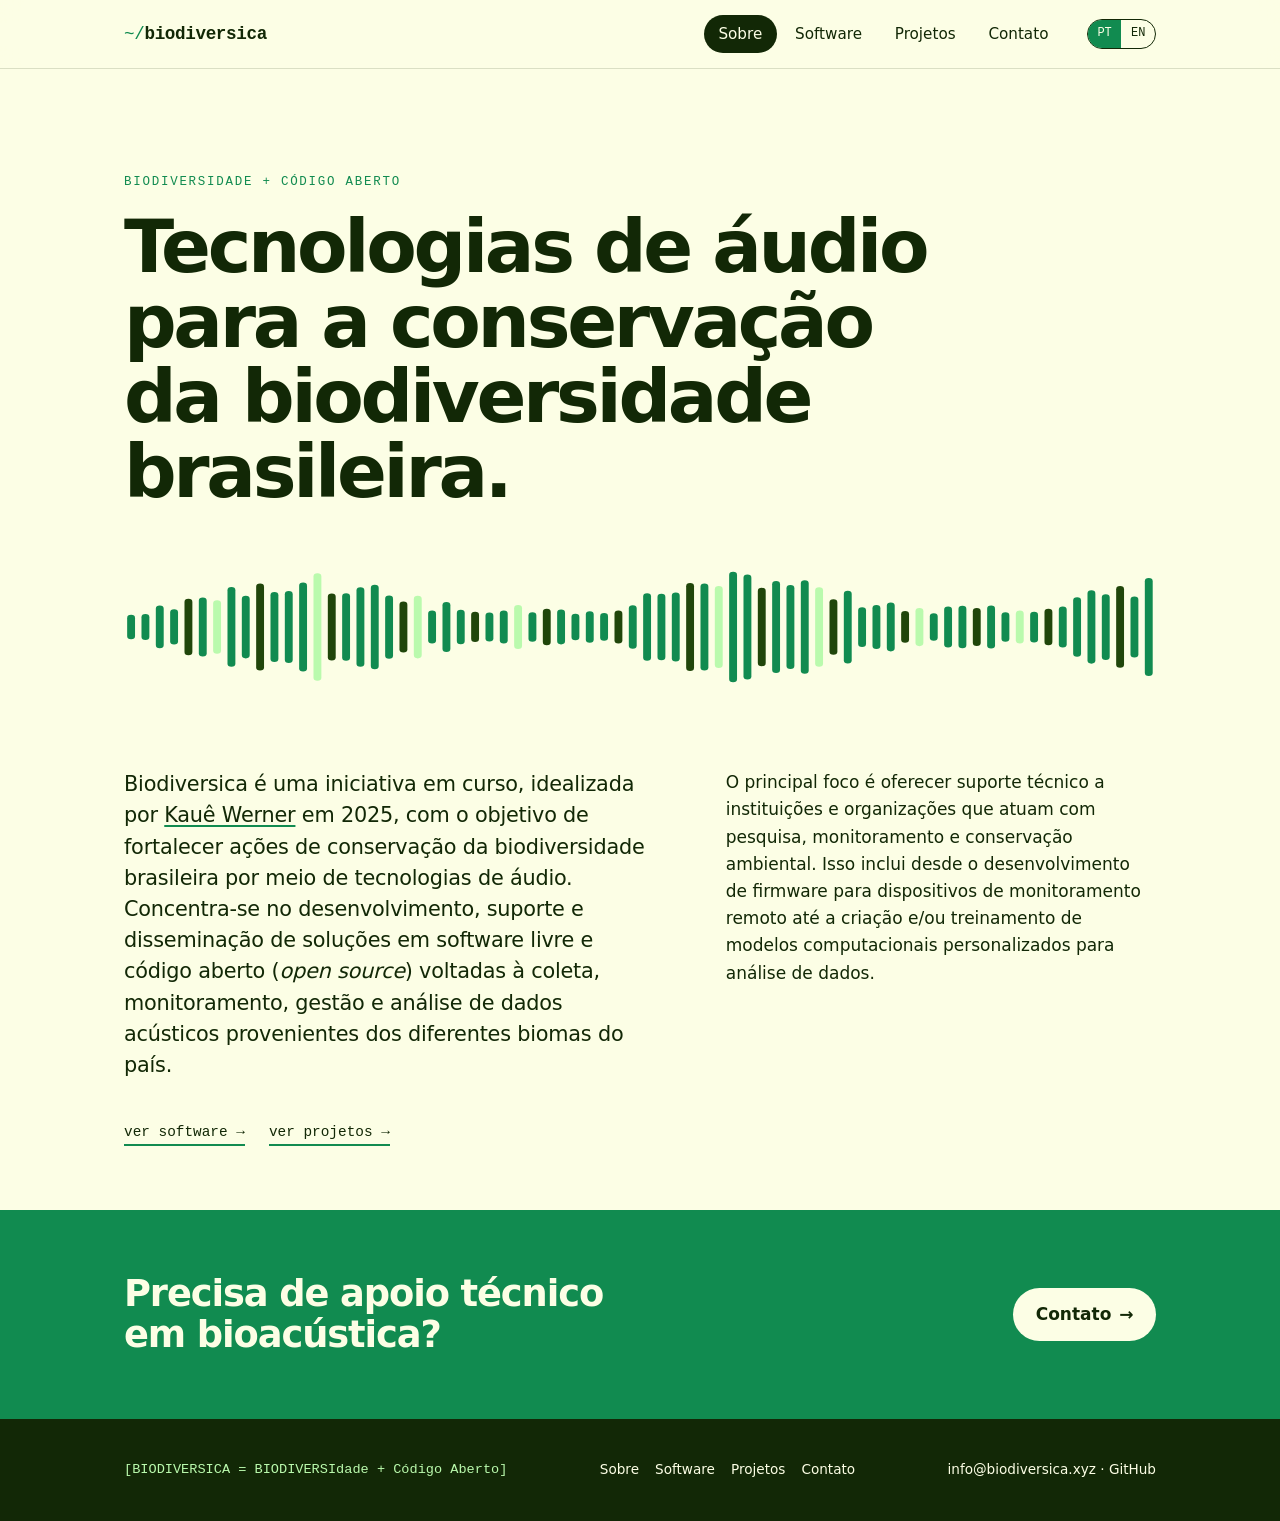
==== index.html @ 03fad3be "Sketch B: original palette only, keep ~/biodiversica, drop Foco and numbering - Remove the ipê yello" ====
<!DOCTYPE html>
<html lang="pt-BR">
<head>
    <meta charset="UTF-8">
    <meta name="viewport" content="width=device-width, initial-scale=1.0">
    <title>biodiversica</title>
    <meta name="description" content="Biodiversica: software livre e tecnologias de áudio para a conservação da biodiversidade brasileira.">
    <meta name="theme-color" content="#118b50">
    <link rel="alternate" hreflang="en" href="index-en.html">
    <link rel="stylesheet" href="styles.css">
</head>
<body>
    <a class="skip" href="#main">Pular para o conteúdo</a>
    <header class="site-header" id="top">
        <div class="wrap header-inner">
            <a class="brand" href="index.html"><span>~/</span>biodiversica</a>
            <nav class="menu" aria-label="Navegação principal"><a href="index.html" aria-current="page">Sobre</a><a href="software.html">Software</a><a href="projects.html">Projetos</a><a href="contact.html">Contato</a></nav>
            <nav class="lang" aria-label="Idioma"><a href="index.html" aria-current="true" lang="pt-BR">PT</a><a href="index-en.html" hreflang="en" lang="en">EN</a></nav>
        </div>
    </header>
    <main id="main">
        <section class="hero">
            <div class="wrap">
                <p class="eyebrow">BIODIVERSIdade + Código Aberto</p>
                <h1>Tecnologias de áudio para a conservação da biodiversidade brasileira.</h1>
                <svg class="wave" viewBox="0 0 720 120" preserveAspectRatio="none" aria-hidden="true" focusable="false"><rect x="2.2" y="49.6" width="5.5" height="20.9" rx="2.8" style="--i:0"/><rect x="12.2" y="48.8" width="5.5" height="22.3" rx="2.8" style="--i:1"/><rect x="22.2" y="41.6" width="5.5" height="36.7" rx="2.8" style="--i:2"/><rect x="32.2" y="44.8" width="5.5" height="30.3" rx="2.8" style="--i:3"/><rect x="42.2" y="35.8" width="5.5" height="48.4" rx="2.8" style="--i:4"/><rect x="52.2" y="34.8" width="5.5" height="50.4" rx="2.8" style="--i:5"/><rect x="62.2" y="37.1" width="5.5" height="45.9" rx="2.8" style="--i:6"/><rect x="72.2" y="25.8" width="5.5" height="68.3" rx="2.8" style="--i:7"/><rect x="82.2" y="33.2" width="5.5" height="53.7" rx="2.8" style="--i:8"/><rect x="92.2" y="22.8" width="5.5" height="74.5" rx="2.8" style="--i:9"/><rect x="102.2" y="30.0" width="5.5" height="60.0" rx="2.8" style="--i:10"/><rect x="112.2" y="29.2" width="5.5" height="61.6" rx="2.8" style="--i:11"/><rect x="122.2" y="21.8" width="5.5" height="76.4" rx="2.8" style="--i:12"/><rect x="132.2" y="13.9" width="5.5" height="92.2" rx="2.8" style="--i:13"/><rect x="142.2" y="31.2" width="5.5" height="57.6" rx="2.8" style="--i:14"/><rect x="152.2" y="31.1" width="5.5" height="57.9" rx="2.8" style="--i:15"/><rect x="162.2" y="25.9" width="5.5" height="68.1" rx="2.8" style="--i:16"/><rect x="172.2" y="23.7" width="5.5" height="72.6" rx="2.8" style="--i:17"/><rect x="182.2" y="32.9" width="5.5" height="54.3" rx="2.8" style="--i:18"/><rect x="192.2" y="38.1" width="5.5" height="43.8" rx="2.8" style="--i:19"/><rect x="202.2" y="33.2" width="5.5" height="53.7" rx="2.8" style="--i:20"/><rect x="212.2" y="45.9" width="5.5" height="28.2" rx="2.8" style="--i:21"/><rect x="222.2" y="38.5" width="5.5" height="42.9" rx="2.8" style="--i:22"/><rect x="232.2" y="45.2" width="5.5" height="29.6" rx="2.8" style="--i:23"/><rect x="242.2" y="47.0" width="5.5" height="25.9" rx="2.8" style="--i:24"/><rect x="252.2" y="47.5" width="5.5" height="25.0" rx="2.8" style="--i:25"/><rect x="262.2" y="45.8" width="5.5" height="28.4" rx="2.8" style="--i:26"/><rect x="272.2" y="41.2" width="5.5" height="37.6" rx="2.8" style="--i:27"/><rect x="282.2" y="47.3" width="5.5" height="25.4" rx="2.8" style="--i:28"/><rect x="292.2" y="44.4" width="5.5" height="31.3" rx="2.8" style="--i:29"/><rect x="302.2" y="45.0" width="5.5" height="29.9" rx="2.8" style="--i:30"/><rect x="312.2" y="48.7" width="5.5" height="22.6" rx="2.8" style="--i:31"/><rect x="322.2" y="46.4" width="5.5" height="27.1" rx="2.8" style="--i:32"/><rect x="332.2" y="48.1" width="5.5" height="23.7" rx="2.8" style="--i:33"/><rect x="342.2" y="45.8" width="5.5" height="28.4" rx="2.8" style="--i:34"/><rect x="352.2" y="41.3" width="5.5" height="37.4" rx="2.8" style="--i:35"/><rect x="362.2" y="31.1" width="5.5" height="57.8" rx="2.8" style="--i:36"/><rect x="372.2" y="31.5" width="5.5" height="57.0" rx="2.8" style="--i:37"/><rect x="382.2" y="30.5" width="5.5" height="59.0" rx="2.8" style="--i:38"/><rect x="392.2" y="22.3" width="5.5" height="75.5" rx="2.8" style="--i:39"/><rect x="402.2" y="22.8" width="5.5" height="74.4" rx="2.8" style="--i:40"/><rect x="412.2" y="24.9" width="5.5" height="70.3" rx="2.8" style="--i:41"/><rect x="422.2" y="12.6" width="5.5" height="94.8" rx="2.8" style="--i:42"/><rect x="432.2" y="15.0" width="5.5" height="90.1" rx="2.8" style="--i:43"/><rect x="442.2" y="26.4" width="5.5" height="67.2" rx="2.8" style="--i:44"/><rect x="452.2" y="20.6" width="5.5" height="78.8" rx="2.8" style="--i:45"/><rect x="462.2" y="23.9" width="5.5" height="72.1" rx="2.8" style="--i:46"/><rect x="472.2" y="19.9" width="5.5" height="80.1" rx="2.8" style="--i:47"/><rect x="482.2" y="26.0" width="5.5" height="68.0" rx="2.8" style="--i:48"/><rect x="492.2" y="36.2" width="5.5" height="47.5" rx="2.8" style="--i:49"/><rect x="502.2" y="28.9" width="5.5" height="62.3" rx="2.8" style="--i:50"/><rect x="512.2" y="43.0" width="5.5" height="34.1" rx="2.8" style="--i:51"/><rect x="522.2" y="41.1" width="5.5" height="37.8" rx="2.8" style="--i:52"/><rect x="532.2" y="39.0" width="5.5" height="41.9" rx="2.8" style="--i:53"/><rect x="542.2" y="46.3" width="5.5" height="27.3" rx="2.8" style="--i:54"/><rect x="552.2" y="43.7" width="5.5" height="32.7" rx="2.8" style="--i:55"/><rect x="562.2" y="48.2" width="5.5" height="23.6" rx="2.8" style="--i:56"/><rect x="572.2" y="42.5" width="5.5" height="35.0" rx="2.8" style="--i:57"/><rect x="582.2" y="41.7" width="5.5" height="36.5" rx="2.8" style="--i:58"/><rect x="592.2" y="43.7" width="5.5" height="32.5" rx="2.8" style="--i:59"/><rect x="602.2" y="41.6" width="5.5" height="36.8" rx="2.8" style="--i:60"/><rect x="612.2" y="47.3" width="5.5" height="25.3" rx="2.8" style="--i:61"/><rect x="622.2" y="45.8" width="5.5" height="28.4" rx="2.8" style="--i:62"/><rect x="632.2" y="46.9" width="5.5" height="26.3" rx="2.8" style="--i:63"/><rect x="642.2" y="44.3" width="5.5" height="31.4" rx="2.8" style="--i:64"/><rect x="652.2" y="42.5" width="5.5" height="35.1" rx="2.8" style="--i:65"/><rect x="662.2" y="34.4" width="5.5" height="51.2" rx="2.8" style="--i:66"/><rect x="672.2" y="28.6" width="5.5" height="62.8" rx="2.8" style="--i:67"/><rect x="682.2" y="31.9" width="5.5" height="56.3" rx="2.8" style="--i:68"/><rect x="692.2" y="24.9" width="5.5" height="70.1" rx="2.8" style="--i:69"/><rect x="702.2" y="33.9" width="5.5" height="52.3" rx="2.8" style="--i:70"/><rect x="712.2" y="18.0" width="5.5" height="84.0" rx="2.8" style="--i:71"/></svg>
            </div>
        </section>
        <section class="wrap prose two-col">
            <p class="big">Biodiversica é uma iniciativa em curso, idealizada por <a href="https://kauewerner.github.io" target="_blank" rel="noopener">Kauê Werner</a> em 2025, com o objetivo de fortalecer ações de
            conservação da biodiversidade brasileira por meio de tecnologias de áudio. Concentra-se no desenvolvimento,
            suporte e disseminação de soluções em software livre e código aberto (<i>open source</i>) voltadas à coleta, monitoramento, gestão e análise de dados acústicos
            provenientes dos diferentes biomas do país.</p>
            <p>O principal foco é oferecer suporte técnico a instituições e organizações que atuam com pesquisa,
            monitoramento e conservação ambiental. Isso inclui desde o desenvolvimento de firmware para dispositivos
            de monitoramento remoto até a criação e/ou treinamento de modelos computacionais personalizados para
            análise de dados.</p>
        </section>
        <section class="wrap">
            <p class="more"><a href="software.html">ver software <span aria-hidden="true">→</span></a><a href="projects.html">ver projetos <span aria-hidden="true">→</span></a></p>
        </section>
        <section class="cta">
            <div class="wrap cta-inner">
                <h2>Precisa de apoio técnico em bioacústica?</h2>
                <a class="button light" href="contact.html">Contato <span aria-hidden="true">→</span></a>
            </div>
        </section>
    </main>
    <footer class="site-footer">
        <div class="wrap footer-inner">
            <p class="formula">[BIODIVERSICA = BIODIVERSIdade + Código Aberto]</p>
            <nav aria-label="footer"><a href="index.html">Sobre</a> <a href="software.html">Software</a> <a href="projects.html">Projetos</a> <a href="contact.html">Contato</a></nav>
            <p><a href="mailto:info@biodiversica.xyz">info@biodiversica.xyz</a> · <a href="https://github.com/biodiversica" target="_blank" rel="noopener">GitHub</a></p>
        </div>
    </footer>
</body>
</html>
---- styles.css ----
/* ==========================================================
   biodiversica — sketch B: "editorial / gravação de campo"
   No JavaScript. Original palette only.
   ========================================================== */

:root {
    --green: #118b50;
    --cream: #fcfee5;
    --dark: #122806;
    --mid: #20460a;
    --mint: #bafaad;
    --line: rgba(18, 40, 6, .14);   /* --dark, translucent */
    --muted: var(--mid);

    --sans: ui-sans-serif, system-ui, -apple-system, "Segoe UI", Roboto, "Helvetica Neue", Arial, sans-serif;
    --mono: ui-monospace, "JetBrains Mono", "Cascadia Code", Consolas, Menlo, Monaco, "Courier New", monospace;
    --wrap: 1080px;
    --radius: 18px;
}

*, *::before, *::after { box-sizing: border-box; }

html { scroll-behavior: smooth; scroll-padding-top: 5.5rem; }

body {
    margin: 0;
    font-family: var(--sans);
    font-size: 17px;
    line-height: 1.6;
    color: var(--dark);
    background: var(--cream);
    -webkit-font-smoothing: antialiased;
}

.wrap { max-width: var(--wrap); margin: 0 auto; padding-inline: 1.5rem; }

a { color: var(--green); }
:focus-visible { outline: 3px solid var(--green); outline-offset: 3px; border-radius: 4px; }

.skip { position: absolute; left: -999px; top: 0; background: var(--dark); color: var(--cream); padding: .5rem 1rem; z-index: 100; }
.skip:focus { left: 1rem; }

.eyebrow {
    font-family: var(--mono);
    font-size: .78rem;
    letter-spacing: .14em;
    text-transform: uppercase;
    color: var(--green);
    margin: 0 0 1rem;
}

/* ---------- header (sticky, translucent) ---------- */

.site-header {
    position: sticky;
    top: 0;
    z-index: 20;
    background: color-mix(in srgb, var(--cream) 82%, transparent);
    backdrop-filter: blur(10px);
    -webkit-backdrop-filter: blur(10px);
    border-bottom: 1px solid var(--line);
}
.header-inner {
    display: flex;
    align-items: center;
    gap: 1.5rem;
    min-height: 4.25rem;
}

.brand {
    font-family: var(--mono);
    font-weight: 700;
    font-size: 1.1rem;
    color: var(--dark);
    text-decoration: none;
    letter-spacing: -.02em;
}
.brand span { color: var(--green); font-weight: 400; }

.menu { display: flex; gap: .25rem; margin-left: auto; }
.menu a {
    color: var(--dark);
    text-decoration: none;
    padding: .45rem .9rem;
    border-radius: 99px;
    font-size: .95rem;
    transition: background .15s;
}
.menu a:hover { background: var(--mint); }
.menu a[aria-current="page"] { background: var(--dark); color: var(--cream); }

.lang { display: flex; font-family: var(--mono); font-size: .75rem; border: 1px solid var(--dark); border-radius: 99px; overflow: hidden; }
.lang a { padding: .25rem .6rem; color: var(--dark); text-decoration: none; }
.lang a[aria-current] { background: var(--green); color: var(--cream); }
.lang a:not([aria-current]):hover { background: var(--mint); }

/* ---------- hero / page head ---------- */

.hero { padding: clamp(3rem, 9vw, 6.5rem) 0 2rem; }
.hero h1, .page-head h1 {
    font-size: clamp(2.2rem, 6.4vw, 4.6rem);
    line-height: 1.02;
    letter-spacing: -.045em;
    font-weight: 750;
    margin: 0;
    max-width: 16ch;
    text-wrap: balance;
}

.wave { display: block; width: 100%; height: clamp(80px, 14vw, 140px); margin-top: 3rem; }
.wave rect {
    fill: var(--green);
    transform-box: fill-box;
    transform-origin: center;
    animation: pulse 2.6s ease-in-out infinite;
    animation-delay: calc(var(--i) * -0.11s);
}
.wave rect:nth-child(7n) { fill: var(--mint); }
.wave rect:nth-child(5n) { fill: var(--mid); }
@keyframes pulse { 0%, 100% { transform: scaleY(1); } 50% { transform: scaleY(.35); } }

.wave.thin { height: 48px; margin-top: 2.5rem; opacity: .9; }

.page-head { padding: clamp(2.5rem, 7vw, 5rem) 0 0; border-bottom: 1px solid var(--line); overflow: hidden; }
.lead { font-size: 1.2rem; max-width: 52ch; color: var(--muted); margin: 1.25rem 0 0; }

.jump { display: flex; flex-wrap: wrap; gap: .5rem; margin-top: 1.75rem; }
.jump a {
    font-size: .85rem;
    text-decoration: none;
    color: var(--dark);
    border: 1px solid var(--dark);
    padding: .3rem .8rem;
    border-radius: 99px;
}
.jump a:hover { background: var(--dark); color: var(--cream); }

/* ---------- about ---------- */

.prose a { color: var(--dark); text-decoration-color: var(--green); text-decoration-thickness: 2px; text-underline-offset: 3px; }
.prose a:hover { background: var(--mint); }

.two-col {
    display: grid;
    grid-template-columns: 1.25fr 1fr;
    gap: clamp(1.5rem, 5vw, 4rem);
    padding-top: 2.5rem;
}
.two-col p { margin: 0; }
.big { font-size: 1.3rem; line-height: 1.5; letter-spacing: -.01em; }

.more { display: flex; flex-wrap: wrap; gap: 1.5rem; margin: 2.5rem 0 4rem; font-family: var(--mono); font-size: .9rem; }
.more a { color: var(--dark); text-decoration: none; border-bottom: 2px solid var(--green); }
.more a:hover { background: var(--mint); }

/* ---------- card grid ---------- */

.grid {
    display: grid;
    grid-template-columns: repeat(2, minmax(0, 1fr));
    gap: 1.25rem;
    padding-top: 3rem;
    padding-bottom: 1rem;
}
.card {
    display: flex;
    flex-direction: column;
    background: #fff;
    border: 1px solid var(--line);
    border-radius: var(--radius);
    padding: 1.75rem;
    transition: transform .2s, box-shadow .2s, border-color .2s;
}
.card:hover { transform: translateY(-3px); box-shadow: 0 14px 30px -18px rgba(18, 40, 6, .45); border-color: var(--green); }
.card:target { border-color: var(--green); box-shadow: 0 0 0 3px var(--mint); }

.tags { list-style: none; margin: 0; padding: 0; display: flex; flex-wrap: wrap; gap: .3rem; }
.tags li {
    font-family: var(--mono);
    font-size: .68rem;
    padding: .15rem .55rem;
    border-radius: 99px;
    background: var(--cream);
    border: 1px solid var(--line);
    color: var(--mid);
}

.card h2 { font-size: 1.55rem; letter-spacing: -.03em; line-height: 1.15; margin: 0 0 .6rem; }
.card h2 a { color: var(--dark); text-decoration: none; }
.card h2 a:hover { color: var(--green); }
.card .tags { margin-bottom: 1rem; }
.card p { margin: 0 0 1rem; color: var(--dark); font-size: .97rem; }
.card p a { color: var(--green); font-weight: 600; }
.card-foot { margin-top: auto !important; padding-top: .5rem; }

.install span { font-weight: 700; }
.install a { margin-right: .4rem; }

.pill {
    display: inline-flex;
    gap: .35rem;
    align-items: center;
    font-family: var(--mono);
    font-size: .8rem;
    color: var(--dark) !important;
    text-decoration: none;
    background: var(--mint);
    padding: .35rem .85rem;
    border-radius: 99px;
    font-weight: 400 !important;
}
.pill:hover { background: var(--green); color: var(--cream) !important; }

.to-top { font-family: var(--mono); font-size: .85rem; padding-bottom: 3rem; }
.to-top a { color: var(--muted); }

/* ---------- contact ---------- */

.mail { font-size: clamp(1.4rem, 4.5vw, 2.6rem); font-weight: 700; letter-spacing: -.03em; margin: 2rem 0 1.25rem; }
.mail a { color: var(--dark); text-decoration: none; background: linear-gradient(var(--mint), var(--mint)) 0 88% / 100% .25em no-repeat; }
.mail a:hover { background-size: 100% 100%; }

.button {
    display: inline-flex;
    align-items: center;
    gap: .5rem;
    background: var(--dark);
    color: var(--cream);
    text-decoration: none;
    padding: .8rem 1.4rem;
    border-radius: 99px;
    font-weight: 600;
    transition: background .15s, transform .15s;
}
.button:hover { background: var(--green); transform: translateY(-2px); }
.button.light { background: var(--cream); color: var(--dark); }
.button.light:hover { background: var(--mint); }

/* ---------- CTA band + footer ---------- */

.cta { background: var(--green); color: var(--cream); padding: clamp(2.5rem, 6vw, 4rem) 0; margin-top: 2rem; }
.cta-inner { display: flex; align-items: center; justify-content: space-between; gap: 1.5rem; flex-wrap: wrap; }
.cta h2 { margin: 0; font-size: clamp(1.5rem, 3.6vw, 2.3rem); letter-spacing: -.03em; line-height: 1.1; max-width: 20ch; }

.site-footer { background: var(--dark); color: var(--cream); font-size: .85rem; padding: 2.5rem 0; }
.footer-inner { display: flex; flex-wrap: wrap; justify-content: space-between; gap: 1rem 2rem; align-items: center; }
.footer-inner p { margin: 0; }
.formula { font-family: var(--mono); color: var(--mint); }
.site-footer nav { display: flex; gap: 1rem; }
.site-footer a { color: var(--cream); text-decoration: none; }
.site-footer a:hover { color: var(--mint); }

/* ---------- responsive ---------- */

@media (max-width: 860px) {
    .two-col, .grid { grid-template-columns: 1fr; }
}

@media (max-width: 640px) {
    body { font-size: 16px; }
    .wrap { padding-inline: 1rem; }
    .header-inner { flex-wrap: wrap; gap: .5rem 1rem; padding: .75rem 1rem; }
    .lang { margin-left: auto; }
    .menu { order: 3; width: 100%; margin: 0; overflow-x: auto; scrollbar-width: none; }
    .menu a { padding: .4rem .75rem; white-space: nowrap; }
    html { scroll-padding-top: 8rem; }
    .card { padding: 1.35rem; }
}

@media (prefers-reduced-motion: reduce) {
    html { scroll-behavior: auto; }
    *, *::before, *::after { animation: none !important; transition: none !important; }
}
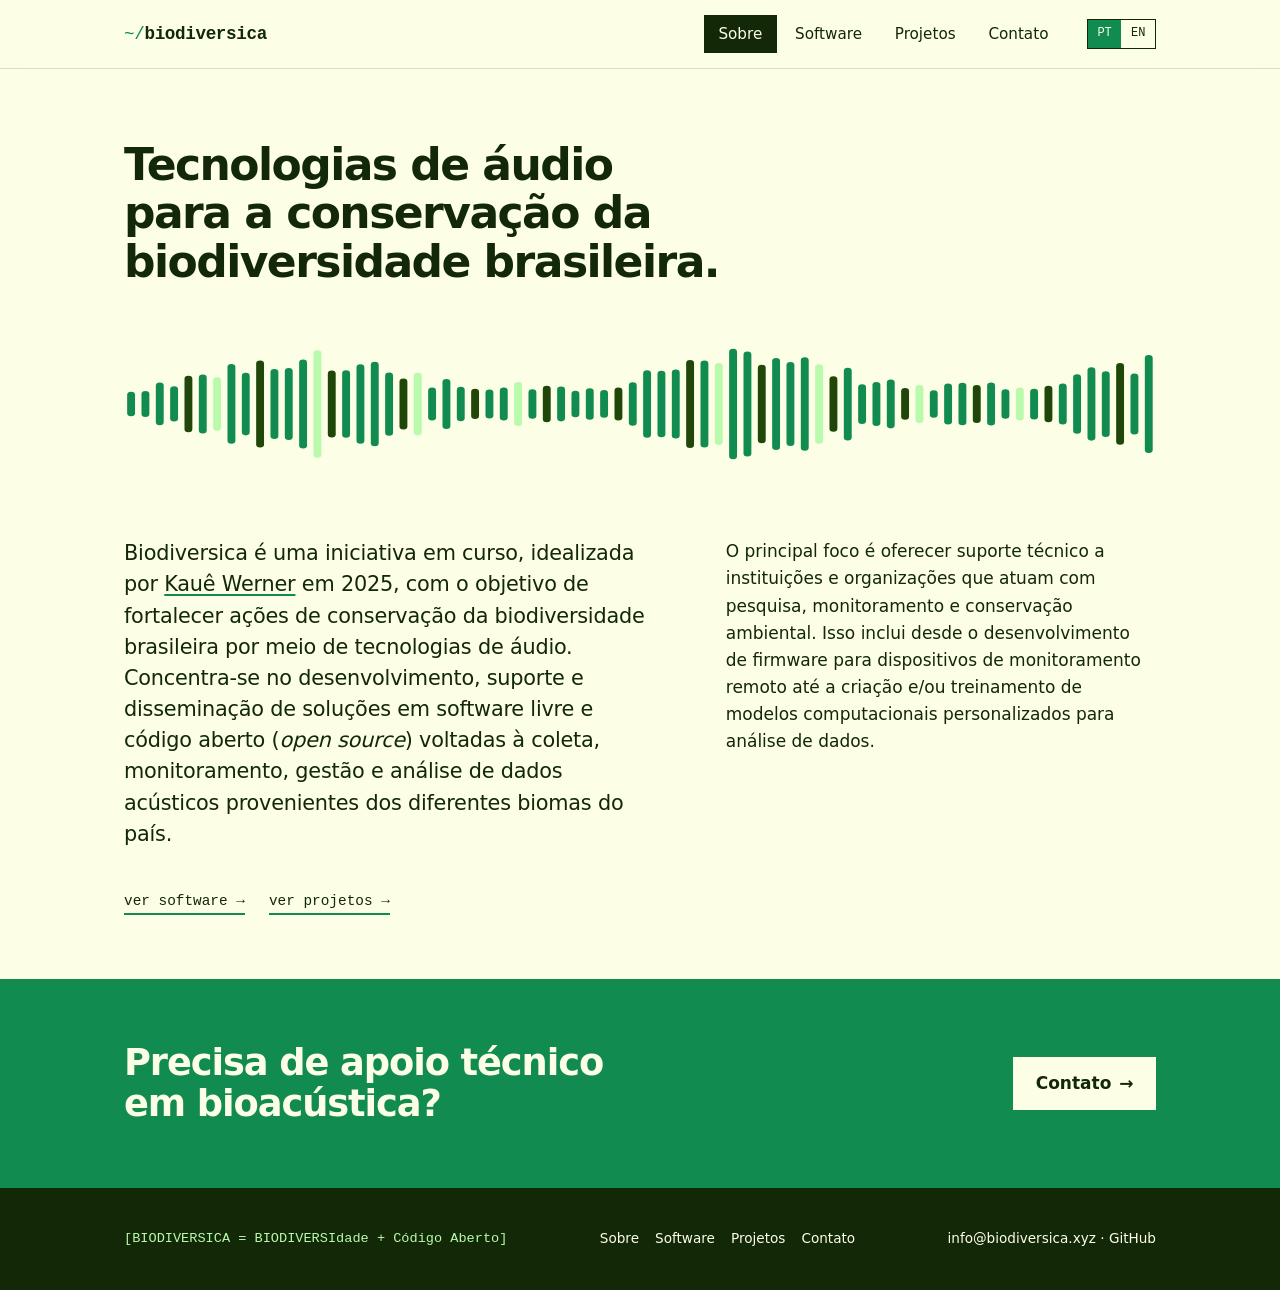
==== commit df8d4f1a: "Sketch B: drop tagline above titles, smaller page titles - Remove the 'BIODIVERSIdade + Código Abert" ====
--- a/index.html
+++ b/index.html
@@ -21,9 +21,8 @@
     <main id="main">
         <section class="hero">
             <div class="wrap">
-                <p class="eyebrow">BIODIVERSIdade + Código Aberto</p>
                 <h1>Tecnologias de áudio para a conservação da biodiversidade brasileira.</h1>
-                <svg class="wave" viewBox="0 0 720 120" preserveAspectRatio="none" aria-hidden="true" focusable="false"><rect x="2.2" y="49.6" width="5.5" height="20.9" rx="2.8" style="--i:0"/><rect x="12.2" y="48.8" width="5.5" height="22.3" rx="2.8" style="--i:1"/><rect x="22.2" y="41.6" width="5.5" height="36.7" rx="2.8" style="--i:2"/><rect x="32.2" y="44.8" width="5.5" height="30.3" rx="2.8" style="--i:3"/><rect x="42.2" y="35.8" width="5.5" height="48.4" rx="2.8" style="--i:4"/><rect x="52.2" y="34.8" width="5.5" height="50.4" rx="2.8" style="--i:5"/><rect x="62.2" y="37.1" width="5.5" height="45.9" rx="2.8" style="--i:6"/><rect x="72.2" y="25.8" width="5.5" height="68.3" rx="2.8" style="--i:7"/><rect x="82.2" y="33.2" width="5.5" height="53.7" rx="2.8" style="--i:8"/><rect x="92.2" y="22.8" width="5.5" height="74.5" rx="2.8" style="--i:9"/><rect x="102.2" y="30.0" width="5.5" height="60.0" rx="2.8" style="--i:10"/><rect x="112.2" y="29.2" width="5.5" height="61.6" rx="2.8" style="--i:11"/><rect x="122.2" y="21.8" width="5.5" height="76.4" rx="2.8" style="--i:12"/><rect x="132.2" y="13.9" width="5.5" height="92.2" rx="2.8" style="--i:13"/><rect x="142.2" y="31.2" width="5.5" height="57.6" rx="2.8" style="--i:14"/><rect x="152.2" y="31.1" width="5.5" height="57.9" rx="2.8" style="--i:15"/><rect x="162.2" y="25.9" width="5.5" height="68.1" rx="2.8" style="--i:16"/><rect x="172.2" y="23.7" width="5.5" height="72.6" rx="2.8" style="--i:17"/><rect x="182.2" y="32.9" width="5.5" height="54.3" rx="2.8" style="--i:18"/><rect x="192.2" y="38.1" width="5.5" height="43.8" rx="2.8" style="--i:19"/><rect x="202.2" y="33.2" width="5.5" height="53.7" rx="2.8" style="--i:20"/><rect x="212.2" y="45.9" width="5.5" height="28.2" rx="2.8" style="--i:21"/><rect x="222.2" y="38.5" width="5.5" height="42.9" rx="2.8" style="--i:22"/><rect x="232.2" y="45.2" width="5.5" height="29.6" rx="2.8" style="--i:23"/><rect x="242.2" y="47.0" width="5.5" height="25.9" rx="2.8" style="--i:24"/><rect x="252.2" y="47.5" width="5.5" height="25.0" rx="2.8" style="--i:25"/><rect x="262.2" y="45.8" width="5.5" height="28.4" rx="2.8" style="--i:26"/><rect x="272.2" y="41.2" width="5.5" height="37.6" rx="2.8" style="--i:27"/><rect x="282.2" y="47.3" width="5.5" height="25.4" rx="2.8" style="--i:28"/><rect x="292.2" y="44.4" width="5.5" height="31.3" rx="2.8" style="--i:29"/><rect x="302.2" y="45.0" width="5.5" height="29.9" rx="2.8" style="--i:30"/><rect x="312.2" y="48.7" width="5.5" height="22.6" rx="2.8" style="--i:31"/><rect x="322.2" y="46.4" width="5.5" height="27.1" rx="2.8" style="--i:32"/><rect x="332.2" y="48.1" width="5.5" height="23.7" rx="2.8" style="--i:33"/><rect x="342.2" y="45.8" width="5.5" height="28.4" rx="2.8" style="--i:34"/><rect x="352.2" y="41.3" width="5.5" height="37.4" rx="2.8" style="--i:35"/><rect x="362.2" y="31.1" width="5.5" height="57.8" rx="2.8" style="--i:36"/><rect x="372.2" y="31.5" width="5.5" height="57.0" rx="2.8" style="--i:37"/><rect x="382.2" y="30.5" width="5.5" height="59.0" rx="2.8" style="--i:38"/><rect x="392.2" y="22.3" width="5.5" height="75.5" rx="2.8" style="--i:39"/><rect x="402.2" y="22.8" width="5.5" height="74.4" rx="2.8" style="--i:40"/><rect x="412.2" y="24.9" width="5.5" height="70.3" rx="2.8" style="--i:41"/><rect x="422.2" y="12.6" width="5.5" height="94.8" rx="2.8" style="--i:42"/><rect x="432.2" y="15.0" width="5.5" height="90.1" rx="2.8" style="--i:43"/><rect x="442.2" y="26.4" width="5.5" height="67.2" rx="2.8" style="--i:44"/><rect x="452.2" y="20.6" width="5.5" height="78.8" rx="2.8" style="--i:45"/><rect x="462.2" y="23.9" width="5.5" height="72.1" rx="2.8" style="--i:46"/><rect x="472.2" y="19.9" width="5.5" height="80.1" rx="2.8" style="--i:47"/><rect x="482.2" y="26.0" width="5.5" height="68.0" rx="2.8" style="--i:48"/><rect x="492.2" y="36.2" width="5.5" height="47.5" rx="2.8" style="--i:49"/><rect x="502.2" y="28.9" width="5.5" height="62.3" rx="2.8" style="--i:50"/><rect x="512.2" y="43.0" width="5.5" height="34.1" rx="2.8" style="--i:51"/><rect x="522.2" y="41.1" width="5.5" height="37.8" rx="2.8" style="--i:52"/><rect x="532.2" y="39.0" width="5.5" height="41.9" rx="2.8" style="--i:53"/><rect x="542.2" y="46.3" width="5.5" height="27.3" rx="2.8" style="--i:54"/><rect x="552.2" y="43.7" width="5.5" height="32.7" rx="2.8" style="--i:55"/><rect x="562.2" y="48.2" width="5.5" height="23.6" rx="2.8" style="--i:56"/><rect x="572.2" y="42.5" width="5.5" height="35.0" rx="2.8" style="--i:57"/><rect x="582.2" y="41.7" width="5.5" height="36.5" rx="2.8" style="--i:58"/><rect x="592.2" y="43.7" width="5.5" height="32.5" rx="2.8" style="--i:59"/><rect x="602.2" y="41.6" width="5.5" height="36.8" rx="2.8" style="--i:60"/><rect x="612.2" y="47.3" width="5.5" height="25.3" rx="2.8" style="--i:61"/><rect x="622.2" y="45.8" width="5.5" height="28.4" rx="2.8" style="--i:62"/><rect x="632.2" y="46.9" width="5.5" height="26.3" rx="2.8" style="--i:63"/><rect x="642.2" y="44.3" width="5.5" height="31.4" rx="2.8" style="--i:64"/><rect x="652.2" y="42.5" width="5.5" height="35.1" rx="2.8" style="--i:65"/><rect x="662.2" y="34.4" width="5.5" height="51.2" rx="2.8" style="--i:66"/><rect x="672.2" y="28.6" width="5.5" height="62.8" rx="2.8" style="--i:67"/><rect x="682.2" y="31.9" width="5.5" height="56.3" rx="2.8" style="--i:68"/><rect x="692.2" y="24.9" width="5.5" height="70.1" rx="2.8" style="--i:69"/><rect x="702.2" y="33.9" width="5.5" height="52.3" rx="2.8" style="--i:70"/><rect x="712.2" y="18.0" width="5.5" height="84.0" rx="2.8" style="--i:71"/></svg>
+                <svg class="wave" viewBox="0 0 720 120" preserveAspectRatio="none" aria-hidden="true" focusable="false"><rect x="2.2" y="49.6" width="5.5" height="20.9" rx="2.8"/><rect x="12.2" y="48.8" width="5.5" height="22.3" rx="2.8"/><rect x="22.2" y="41.6" width="5.5" height="36.7" rx="2.8"/><rect x="32.2" y="44.8" width="5.5" height="30.3" rx="2.8"/><rect x="42.2" y="35.8" width="5.5" height="48.4" rx="2.8"/><rect x="52.2" y="34.8" width="5.5" height="50.4" rx="2.8"/><rect x="62.2" y="37.1" width="5.5" height="45.9" rx="2.8"/><rect x="72.2" y="25.8" width="5.5" height="68.3" rx="2.8"/><rect x="82.2" y="33.2" width="5.5" height="53.7" rx="2.8"/><rect x="92.2" y="22.8" width="5.5" height="74.5" rx="2.8"/><rect x="102.2" y="30.0" width="5.5" height="60.0" rx="2.8"/><rect x="112.2" y="29.2" width="5.5" height="61.6" rx="2.8"/><rect x="122.2" y="21.8" width="5.5" height="76.4" rx="2.8"/><rect x="132.2" y="13.9" width="5.5" height="92.2" rx="2.8"/><rect x="142.2" y="31.2" width="5.5" height="57.6" rx="2.8"/><rect x="152.2" y="31.1" width="5.5" height="57.9" rx="2.8"/><rect x="162.2" y="25.9" width="5.5" height="68.1" rx="2.8"/><rect x="172.2" y="23.7" width="5.5" height="72.6" rx="2.8"/><rect x="182.2" y="32.9" width="5.5" height="54.3" rx="2.8"/><rect x="192.2" y="38.1" width="5.5" height="43.8" rx="2.8"/><rect x="202.2" y="33.2" width="5.5" height="53.7" rx="2.8"/><rect x="212.2" y="45.9" width="5.5" height="28.2" rx="2.8"/><rect x="222.2" y="38.5" width="5.5" height="42.9" rx="2.8"/><rect x="232.2" y="45.2" width="5.5" height="29.6" rx="2.8"/><rect x="242.2" y="47.0" width="5.5" height="25.9" rx="2.8"/><rect x="252.2" y="47.5" width="5.5" height="25.0" rx="2.8"/><rect x="262.2" y="45.8" width="5.5" height="28.4" rx="2.8"/><rect x="272.2" y="41.2" width="5.5" height="37.6" rx="2.8"/><rect x="282.2" y="47.3" width="5.5" height="25.4" rx="2.8"/><rect x="292.2" y="44.4" width="5.5" height="31.3" rx="2.8"/><rect x="302.2" y="45.0" width="5.5" height="29.9" rx="2.8"/><rect x="312.2" y="48.7" width="5.5" height="22.6" rx="2.8"/><rect x="322.2" y="46.4" width="5.5" height="27.1" rx="2.8"/><rect x="332.2" y="48.1" width="5.5" height="23.7" rx="2.8"/><rect x="342.2" y="45.8" width="5.5" height="28.4" rx="2.8"/><rect x="352.2" y="41.3" width="5.5" height="37.4" rx="2.8"/><rect x="362.2" y="31.1" width="5.5" height="57.8" rx="2.8"/><rect x="372.2" y="31.5" width="5.5" height="57.0" rx="2.8"/><rect x="382.2" y="30.5" width="5.5" height="59.0" rx="2.8"/><rect x="392.2" y="22.3" width="5.5" height="75.5" rx="2.8"/><rect x="402.2" y="22.8" width="5.5" height="74.4" rx="2.8"/><rect x="412.2" y="24.9" width="5.5" height="70.3" rx="2.8"/><rect x="422.2" y="12.6" width="5.5" height="94.8" rx="2.8"/><rect x="432.2" y="15.0" width="5.5" height="90.1" rx="2.8"/><rect x="442.2" y="26.4" width="5.5" height="67.2" rx="2.8"/><rect x="452.2" y="20.6" width="5.5" height="78.8" rx="2.8"/><rect x="462.2" y="23.9" width="5.5" height="72.1" rx="2.8"/><rect x="472.2" y="19.9" width="5.5" height="80.1" rx="2.8"/><rect x="482.2" y="26.0" width="5.5" height="68.0" rx="2.8"/><rect x="492.2" y="36.2" width="5.5" height="47.5" rx="2.8"/><rect x="502.2" y="28.9" width="5.5" height="62.3" rx="2.8"/><rect x="512.2" y="43.0" width="5.5" height="34.1" rx="2.8"/><rect x="522.2" y="41.1" width="5.5" height="37.8" rx="2.8"/><rect x="532.2" y="39.0" width="5.5" height="41.9" rx="2.8"/><rect x="542.2" y="46.3" width="5.5" height="27.3" rx="2.8"/><rect x="552.2" y="43.7" width="5.5" height="32.7" rx="2.8"/><rect x="562.2" y="48.2" width="5.5" height="23.6" rx="2.8"/><rect x="572.2" y="42.5" width="5.5" height="35.0" rx="2.8"/><rect x="582.2" y="41.7" width="5.5" height="36.5" rx="2.8"/><rect x="592.2" y="43.7" width="5.5" height="32.5" rx="2.8"/><rect x="602.2" y="41.6" width="5.5" height="36.8" rx="2.8"/><rect x="612.2" y="47.3" width="5.5" height="25.3" rx="2.8"/><rect x="622.2" y="45.8" width="5.5" height="28.4" rx="2.8"/><rect x="632.2" y="46.9" width="5.5" height="26.3" rx="2.8"/><rect x="642.2" y="44.3" width="5.5" height="31.4" rx="2.8"/><rect x="652.2" y="42.5" width="5.5" height="35.1" rx="2.8"/><rect x="662.2" y="34.4" width="5.5" height="51.2" rx="2.8"/><rect x="672.2" y="28.6" width="5.5" height="62.8" rx="2.8"/><rect x="682.2" y="31.9" width="5.5" height="56.3" rx="2.8"/><rect x="692.2" y="24.9" width="5.5" height="70.1" rx="2.8"/><rect x="702.2" y="33.9" width="5.5" height="52.3" rx="2.8"/><rect x="712.2" y="18.0" width="5.5" height="84.0" rx="2.8"/></svg>
             </div>
         </section>
         <section class="wrap prose two-col">
--- a/styles.css
+++ b/styles.css
@@ -15,7 +15,6 @@
     --sans: ui-sans-serif, system-ui, -apple-system, "Segoe UI", Roboto, "Helvetica Neue", Arial, sans-serif;
     --mono: ui-monospace, "JetBrains Mono", "Cascadia Code", Consolas, Menlo, Monaco, "Courier New", monospace;
     --wrap: 1080px;
-    --radius: 18px;
 }
 
 *, *::before, *::after { box-sizing: border-box; }
@@ -35,19 +34,10 @@
 .wrap { max-width: var(--wrap); margin: 0 auto; padding-inline: 1.5rem; }
 
 a { color: var(--green); }
-:focus-visible { outline: 3px solid var(--green); outline-offset: 3px; border-radius: 4px; }
+:focus-visible { outline: 3px solid var(--green); outline-offset: 3px; }
 
 .skip { position: absolute; left: -999px; top: 0; background: var(--dark); color: var(--cream); padding: .5rem 1rem; z-index: 100; }
 .skip:focus { left: 1rem; }
-
-.eyebrow {
-    font-family: var(--mono);
-    font-size: .78rem;
-    letter-spacing: .14em;
-    text-transform: uppercase;
-    color: var(--green);
-    margin: 0 0 1rem;
-}
 
 /* ---------- header (sticky, translucent) ---------- */
 
@@ -82,46 +72,39 @@
     color: var(--dark);
     text-decoration: none;
     padding: .45rem .9rem;
-    border-radius: 99px;
+   
     font-size: .95rem;
     transition: background .15s;
 }
 .menu a:hover { background: var(--mint); }
 .menu a[aria-current="page"] { background: var(--dark); color: var(--cream); }
 
-.lang { display: flex; font-family: var(--mono); font-size: .75rem; border: 1px solid var(--dark); border-radius: 99px; overflow: hidden; }
+.lang { display: flex; font-family: var(--mono); font-size: .75rem; border: 1px solid var(--dark); overflow: hidden; }
 .lang a { padding: .25rem .6rem; color: var(--dark); text-decoration: none; }
 .lang a[aria-current] { background: var(--green); color: var(--cream); }
 .lang a:not([aria-current]):hover { background: var(--mint); }
 
 /* ---------- hero / page head ---------- */
 
-.hero { padding: clamp(3rem, 9vw, 6.5rem) 0 2rem; }
+.hero { padding: clamp(2.5rem, 6vw, 4.5rem) 0 1.5rem; }
 .hero h1, .page-head h1 {
-    font-size: clamp(2.2rem, 6.4vw, 4.6rem);
-    line-height: 1.02;
-    letter-spacing: -.045em;
-    font-weight: 750;
+    font-size: clamp(1.75rem, 4vw, 2.75rem);
+    line-height: 1.1;
+    letter-spacing: -.035em;
+    font-weight: 700;
     margin: 0;
-    max-width: 16ch;
+    max-width: 24ch;
     text-wrap: balance;
 }
 
 .wave { display: block; width: 100%; height: clamp(80px, 14vw, 140px); margin-top: 3rem; }
-.wave rect {
-    fill: var(--green);
-    transform-box: fill-box;
-    transform-origin: center;
-    animation: pulse 2.6s ease-in-out infinite;
-    animation-delay: calc(var(--i) * -0.11s);
-}
+.wave rect { fill: var(--green); }
 .wave rect:nth-child(7n) { fill: var(--mint); }
 .wave rect:nth-child(5n) { fill: var(--mid); }
-@keyframes pulse { 0%, 100% { transform: scaleY(1); } 50% { transform: scaleY(.35); } }
 
 .wave.thin { height: 48px; margin-top: 2.5rem; opacity: .9; }
 
-.page-head { padding: clamp(2.5rem, 7vw, 5rem) 0 0; border-bottom: 1px solid var(--line); overflow: hidden; }
+.page-head { padding: clamp(2.5rem, 6vw, 4rem) 0 0; border-bottom: 1px solid var(--line); overflow: hidden; }
 .lead { font-size: 1.2rem; max-width: 52ch; color: var(--muted); margin: 1.25rem 0 0; }
 
 .jump { display: flex; flex-wrap: wrap; gap: .5rem; margin-top: 1.75rem; }
@@ -131,7 +114,7 @@
     color: var(--dark);
     border: 1px solid var(--dark);
     padding: .3rem .8rem;
-    border-radius: 99px;
+   
 }
 .jump a:hover { background: var(--dark); color: var(--cream); }
 
@@ -167,7 +150,6 @@
     flex-direction: column;
     background: #fff;
     border: 1px solid var(--line);
-    border-radius: var(--radius);
     padding: 1.75rem;
     transition: transform .2s, box-shadow .2s, border-color .2s;
 }
@@ -179,7 +161,7 @@
     font-family: var(--mono);
     font-size: .68rem;
     padding: .15rem .55rem;
-    border-radius: 99px;
+   
     background: var(--cream);
     border: 1px solid var(--line);
     color: var(--mid);
@@ -206,7 +188,7 @@
     text-decoration: none;
     background: var(--mint);
     padding: .35rem .85rem;
-    border-radius: 99px;
+   
     font-weight: 400 !important;
 }
 .pill:hover { background: var(--green); color: var(--cream) !important; }
@@ -228,7 +210,7 @@
     color: var(--cream);
     text-decoration: none;
     padding: .8rem 1.4rem;
-    border-radius: 99px;
+   
     font-weight: 600;
     transition: background .15s, transform .15s;
 }
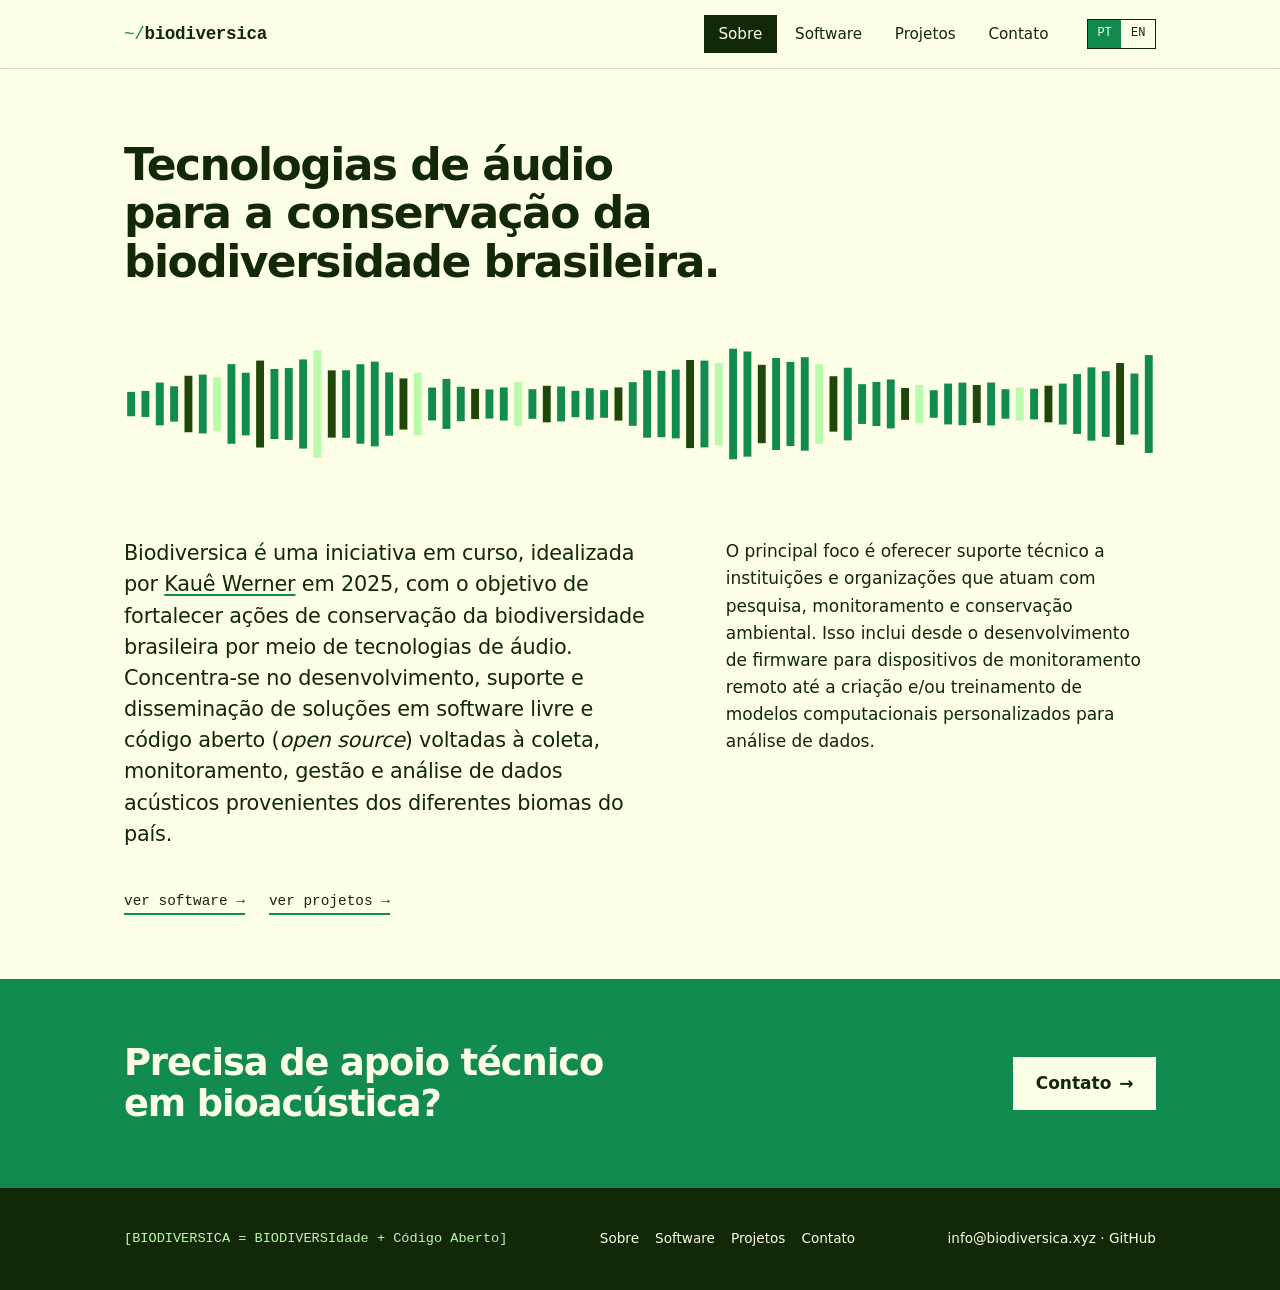
==== commit b0dae734: "Sketch B: square waveform bars Co-Authored-By: Claude Opus 5.5 <noreply@anthropic.com>" ====
--- a/index.html
+++ b/index.html
@@ -22,7 +22,7 @@
         <section class="hero">
             <div class="wrap">
                 <h1>Tecnologias de áudio para a conservação da biodiversidade brasileira.</h1>
-                <svg class="wave" viewBox="0 0 720 120" preserveAspectRatio="none" aria-hidden="true" focusable="false"><rect x="2.2" y="49.6" width="5.5" height="20.9" rx="2.8"/><rect x="12.2" y="48.8" width="5.5" height="22.3" rx="2.8"/><rect x="22.2" y="41.6" width="5.5" height="36.7" rx="2.8"/><rect x="32.2" y="44.8" width="5.5" height="30.3" rx="2.8"/><rect x="42.2" y="35.8" width="5.5" height="48.4" rx="2.8"/><rect x="52.2" y="34.8" width="5.5" height="50.4" rx="2.8"/><rect x="62.2" y="37.1" width="5.5" height="45.9" rx="2.8"/><rect x="72.2" y="25.8" width="5.5" height="68.3" rx="2.8"/><rect x="82.2" y="33.2" width="5.5" height="53.7" rx="2.8"/><rect x="92.2" y="22.8" width="5.5" height="74.5" rx="2.8"/><rect x="102.2" y="30.0" width="5.5" height="60.0" rx="2.8"/><rect x="112.2" y="29.2" width="5.5" height="61.6" rx="2.8"/><rect x="122.2" y="21.8" width="5.5" height="76.4" rx="2.8"/><rect x="132.2" y="13.9" width="5.5" height="92.2" rx="2.8"/><rect x="142.2" y="31.2" width="5.5" height="57.6" rx="2.8"/><rect x="152.2" y="31.1" width="5.5" height="57.9" rx="2.8"/><rect x="162.2" y="25.9" width="5.5" height="68.1" rx="2.8"/><rect x="172.2" y="23.7" width="5.5" height="72.6" rx="2.8"/><rect x="182.2" y="32.9" width="5.5" height="54.3" rx="2.8"/><rect x="192.2" y="38.1" width="5.5" height="43.8" rx="2.8"/><rect x="202.2" y="33.2" width="5.5" height="53.7" rx="2.8"/><rect x="212.2" y="45.9" width="5.5" height="28.2" rx="2.8"/><rect x="222.2" y="38.5" width="5.5" height="42.9" rx="2.8"/><rect x="232.2" y="45.2" width="5.5" height="29.6" rx="2.8"/><rect x="242.2" y="47.0" width="5.5" height="25.9" rx="2.8"/><rect x="252.2" y="47.5" width="5.5" height="25.0" rx="2.8"/><rect x="262.2" y="45.8" width="5.5" height="28.4" rx="2.8"/><rect x="272.2" y="41.2" width="5.5" height="37.6" rx="2.8"/><rect x="282.2" y="47.3" width="5.5" height="25.4" rx="2.8"/><rect x="292.2" y="44.4" width="5.5" height="31.3" rx="2.8"/><rect x="302.2" y="45.0" width="5.5" height="29.9" rx="2.8"/><rect x="312.2" y="48.7" width="5.5" height="22.6" rx="2.8"/><rect x="322.2" y="46.4" width="5.5" height="27.1" rx="2.8"/><rect x="332.2" y="48.1" width="5.5" height="23.7" rx="2.8"/><rect x="342.2" y="45.8" width="5.5" height="28.4" rx="2.8"/><rect x="352.2" y="41.3" width="5.5" height="37.4" rx="2.8"/><rect x="362.2" y="31.1" width="5.5" height="57.8" rx="2.8"/><rect x="372.2" y="31.5" width="5.5" height="57.0" rx="2.8"/><rect x="382.2" y="30.5" width="5.5" height="59.0" rx="2.8"/><rect x="392.2" y="22.3" width="5.5" height="75.5" rx="2.8"/><rect x="402.2" y="22.8" width="5.5" height="74.4" rx="2.8"/><rect x="412.2" y="24.9" width="5.5" height="70.3" rx="2.8"/><rect x="422.2" y="12.6" width="5.5" height="94.8" rx="2.8"/><rect x="432.2" y="15.0" width="5.5" height="90.1" rx="2.8"/><rect x="442.2" y="26.4" width="5.5" height="67.2" rx="2.8"/><rect x="452.2" y="20.6" width="5.5" height="78.8" rx="2.8"/><rect x="462.2" y="23.9" width="5.5" height="72.1" rx="2.8"/><rect x="472.2" y="19.9" width="5.5" height="80.1" rx="2.8"/><rect x="482.2" y="26.0" width="5.5" height="68.0" rx="2.8"/><rect x="492.2" y="36.2" width="5.5" height="47.5" rx="2.8"/><rect x="502.2" y="28.9" width="5.5" height="62.3" rx="2.8"/><rect x="512.2" y="43.0" width="5.5" height="34.1" rx="2.8"/><rect x="522.2" y="41.1" width="5.5" height="37.8" rx="2.8"/><rect x="532.2" y="39.0" width="5.5" height="41.9" rx="2.8"/><rect x="542.2" y="46.3" width="5.5" height="27.3" rx="2.8"/><rect x="552.2" y="43.7" width="5.5" height="32.7" rx="2.8"/><rect x="562.2" y="48.2" width="5.5" height="23.6" rx="2.8"/><rect x="572.2" y="42.5" width="5.5" height="35.0" rx="2.8"/><rect x="582.2" y="41.7" width="5.5" height="36.5" rx="2.8"/><rect x="592.2" y="43.7" width="5.5" height="32.5" rx="2.8"/><rect x="602.2" y="41.6" width="5.5" height="36.8" rx="2.8"/><rect x="612.2" y="47.3" width="5.5" height="25.3" rx="2.8"/><rect x="622.2" y="45.8" width="5.5" height="28.4" rx="2.8"/><rect x="632.2" y="46.9" width="5.5" height="26.3" rx="2.8"/><rect x="642.2" y="44.3" width="5.5" height="31.4" rx="2.8"/><rect x="652.2" y="42.5" width="5.5" height="35.1" rx="2.8"/><rect x="662.2" y="34.4" width="5.5" height="51.2" rx="2.8"/><rect x="672.2" y="28.6" width="5.5" height="62.8" rx="2.8"/><rect x="682.2" y="31.9" width="5.5" height="56.3" rx="2.8"/><rect x="692.2" y="24.9" width="5.5" height="70.1" rx="2.8"/><rect x="702.2" y="33.9" width="5.5" height="52.3" rx="2.8"/><rect x="712.2" y="18.0" width="5.5" height="84.0" rx="2.8"/></svg>
+                <svg class="wave" viewBox="0 0 720 120" preserveAspectRatio="none" aria-hidden="true" focusable="false"><rect x="2.2" y="49.6" width="5.5" height="20.9"/><rect x="12.2" y="48.8" width="5.5" height="22.3"/><rect x="22.2" y="41.6" width="5.5" height="36.7"/><rect x="32.2" y="44.8" width="5.5" height="30.3"/><rect x="42.2" y="35.8" width="5.5" height="48.4"/><rect x="52.2" y="34.8" width="5.5" height="50.4"/><rect x="62.2" y="37.1" width="5.5" height="45.9"/><rect x="72.2" y="25.8" width="5.5" height="68.3"/><rect x="82.2" y="33.2" width="5.5" height="53.7"/><rect x="92.2" y="22.8" width="5.5" height="74.5"/><rect x="102.2" y="30.0" width="5.5" height="60.0"/><rect x="112.2" y="29.2" width="5.5" height="61.6"/><rect x="122.2" y="21.8" width="5.5" height="76.4"/><rect x="132.2" y="13.9" width="5.5" height="92.2"/><rect x="142.2" y="31.2" width="5.5" height="57.6"/><rect x="152.2" y="31.1" width="5.5" height="57.9"/><rect x="162.2" y="25.9" width="5.5" height="68.1"/><rect x="172.2" y="23.7" width="5.5" height="72.6"/><rect x="182.2" y="32.9" width="5.5" height="54.3"/><rect x="192.2" y="38.1" width="5.5" height="43.8"/><rect x="202.2" y="33.2" width="5.5" height="53.7"/><rect x="212.2" y="45.9" width="5.5" height="28.2"/><rect x="222.2" y="38.5" width="5.5" height="42.9"/><rect x="232.2" y="45.2" width="5.5" height="29.6"/><rect x="242.2" y="47.0" width="5.5" height="25.9"/><rect x="252.2" y="47.5" width="5.5" height="25.0"/><rect x="262.2" y="45.8" width="5.5" height="28.4"/><rect x="272.2" y="41.2" width="5.5" height="37.6"/><rect x="282.2" y="47.3" width="5.5" height="25.4"/><rect x="292.2" y="44.4" width="5.5" height="31.3"/><rect x="302.2" y="45.0" width="5.5" height="29.9"/><rect x="312.2" y="48.7" width="5.5" height="22.6"/><rect x="322.2" y="46.4" width="5.5" height="27.1"/><rect x="332.2" y="48.1" width="5.5" height="23.7"/><rect x="342.2" y="45.8" width="5.5" height="28.4"/><rect x="352.2" y="41.3" width="5.5" height="37.4"/><rect x="362.2" y="31.1" width="5.5" height="57.8"/><rect x="372.2" y="31.5" width="5.5" height="57.0"/><rect x="382.2" y="30.5" width="5.5" height="59.0"/><rect x="392.2" y="22.3" width="5.5" height="75.5"/><rect x="402.2" y="22.8" width="5.5" height="74.4"/><rect x="412.2" y="24.9" width="5.5" height="70.3"/><rect x="422.2" y="12.6" width="5.5" height="94.8"/><rect x="432.2" y="15.0" width="5.5" height="90.1"/><rect x="442.2" y="26.4" width="5.5" height="67.2"/><rect x="452.2" y="20.6" width="5.5" height="78.8"/><rect x="462.2" y="23.9" width="5.5" height="72.1"/><rect x="472.2" y="19.9" width="5.5" height="80.1"/><rect x="482.2" y="26.0" width="5.5" height="68.0"/><rect x="492.2" y="36.2" width="5.5" height="47.5"/><rect x="502.2" y="28.9" width="5.5" height="62.3"/><rect x="512.2" y="43.0" width="5.5" height="34.1"/><rect x="522.2" y="41.1" width="5.5" height="37.8"/><rect x="532.2" y="39.0" width="5.5" height="41.9"/><rect x="542.2" y="46.3" width="5.5" height="27.3"/><rect x="552.2" y="43.7" width="5.5" height="32.7"/><rect x="562.2" y="48.2" width="5.5" height="23.6"/><rect x="572.2" y="42.5" width="5.5" height="35.0"/><rect x="582.2" y="41.7" width="5.5" height="36.5"/><rect x="592.2" y="43.7" width="5.5" height="32.5"/><rect x="602.2" y="41.6" width="5.5" height="36.8"/><rect x="612.2" y="47.3" width="5.5" height="25.3"/><rect x="622.2" y="45.8" width="5.5" height="28.4"/><rect x="632.2" y="46.9" width="5.5" height="26.3"/><rect x="642.2" y="44.3" width="5.5" height="31.4"/><rect x="652.2" y="42.5" width="5.5" height="35.1"/><rect x="662.2" y="34.4" width="5.5" height="51.2"/><rect x="672.2" y="28.6" width="5.5" height="62.8"/><rect x="682.2" y="31.9" width="5.5" height="56.3"/><rect x="692.2" y="24.9" width="5.5" height="70.1"/><rect x="702.2" y="33.9" width="5.5" height="52.3"/><rect x="712.2" y="18.0" width="5.5" height="84.0"/></svg>
             </div>
         </section>
         <section class="wrap prose two-col">
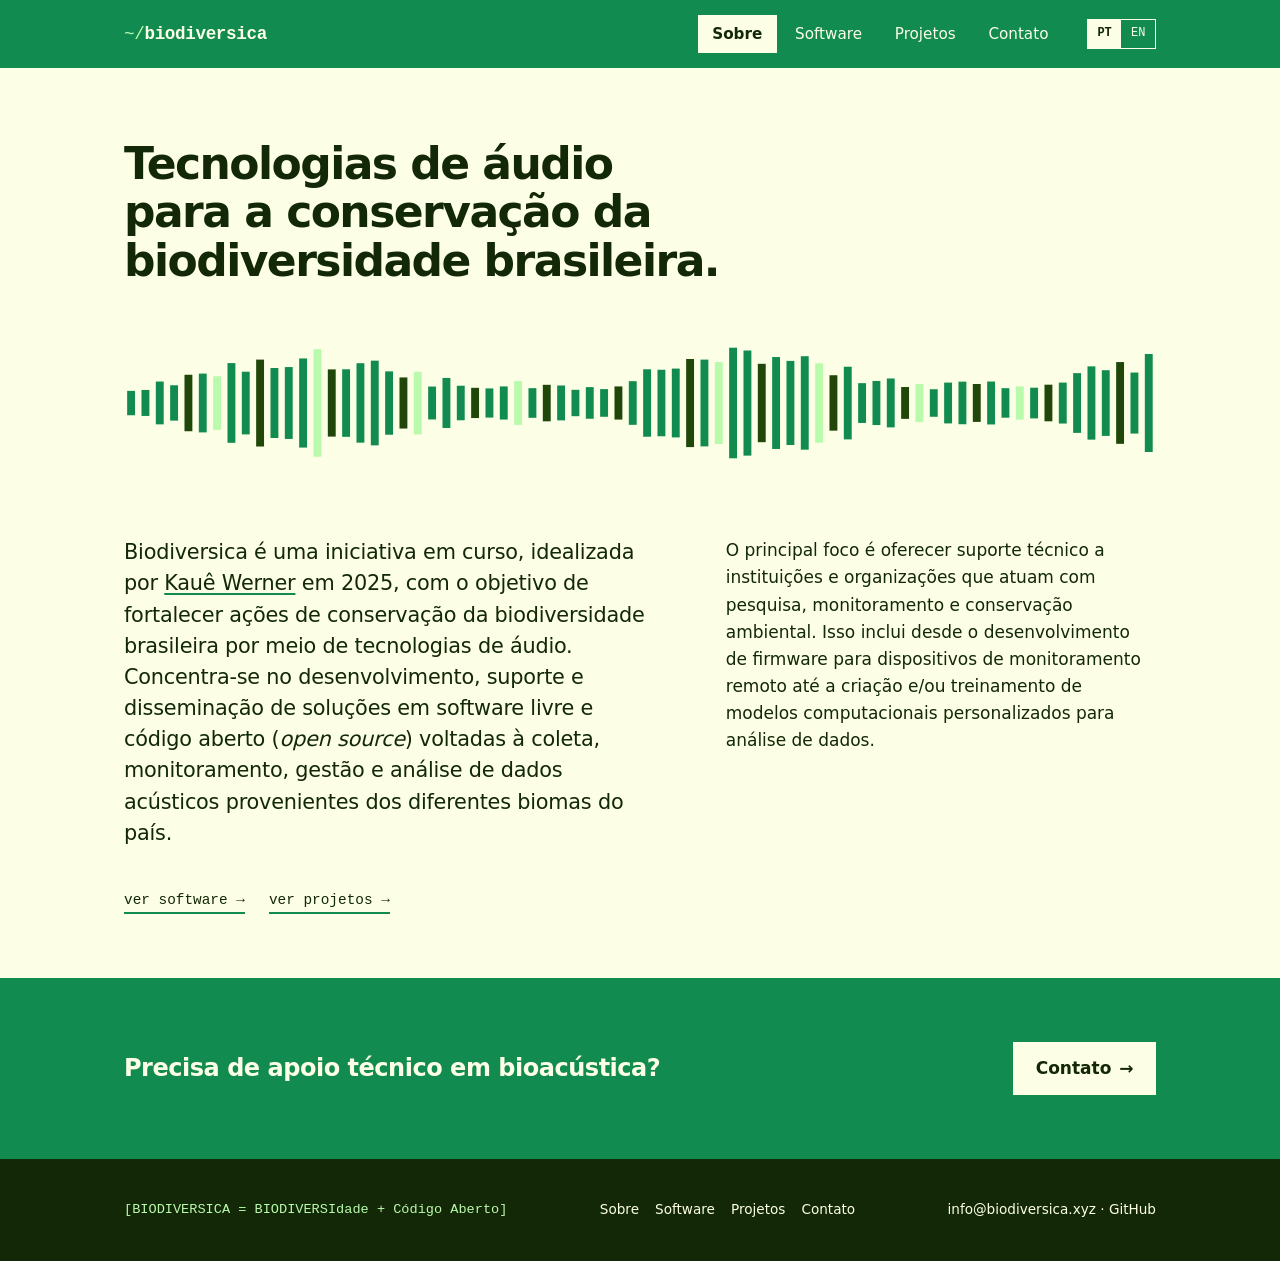
==== commit 43678f38: "Sketch B: fix 'back to top' link id="top" was on the sticky header, so #top scrolled to the header's" ====
--- a/index.html
+++ b/index.html
@@ -11,7 +11,7 @@
 </head>
 <body>
     <a class="skip" href="#main">Pular para o conteúdo</a>
-    <header class="site-header" id="top">
+    <header class="site-header">
         <div class="wrap header-inner">
             <a class="brand" href="index.html"><span>~/</span>biodiversica</a>
             <nav class="menu" aria-label="Navegação principal"><a href="index.html" aria-current="page">Sobre</a><a href="software.html">Software</a><a href="projects.html">Projetos</a><a href="contact.html">Contato</a></nav>
--- a/styles.css
+++ b/styles.css
@@ -31,6 +31,11 @@
     -webkit-font-smoothing: antialiased;
 }
 
+/* keep the footer at the bottom on short pages */
+body { min-height: 100vh; display: flex; flex-direction: column; }
+main { flex: 1; display: flex; flex-direction: column; }
+main > * { width: 100%; }
+
 .wrap { max-width: var(--wrap); margin: 0 auto; padding-inline: 1.5rem; }
 
 a { color: var(--green); }
@@ -39,17 +44,16 @@
 .skip { position: absolute; left: -999px; top: 0; background: var(--dark); color: var(--cream); padding: .5rem 1rem; z-index: 100; }
 .skip:focus { left: 1rem; }
 
-/* ---------- header (sticky, translucent) ---------- */
+/* ---------- header (sticky, green like the original) ---------- */
 
 .site-header {
     position: sticky;
     top: 0;
     z-index: 20;
-    background: color-mix(in srgb, var(--cream) 82%, transparent);
-    backdrop-filter: blur(10px);
-    -webkit-backdrop-filter: blur(10px);
-    border-bottom: 1px solid var(--line);
-}
+    background: var(--green);
+    color: var(--cream);
+}
+.site-header :focus-visible { outline-color: var(--cream); }
 .header-inner {
     display: flex;
     align-items: center;
@@ -61,28 +65,27 @@
     font-family: var(--mono);
     font-weight: 700;
     font-size: 1.1rem;
-    color: var(--dark);
+    color: var(--cream);
     text-decoration: none;
     letter-spacing: -.02em;
 }
-.brand span { color: var(--green); font-weight: 400; }
+.brand span { color: var(--mint); font-weight: 400; }
 
 .menu { display: flex; gap: .25rem; margin-left: auto; }
 .menu a {
-    color: var(--dark);
+    color: var(--cream);
     text-decoration: none;
     padding: .45rem .9rem;
-   
     font-size: .95rem;
     transition: background .15s;
 }
-.menu a:hover { background: var(--mint); }
-.menu a[aria-current="page"] { background: var(--dark); color: var(--cream); }
-
-.lang { display: flex; font-family: var(--mono); font-size: .75rem; border: 1px solid var(--dark); overflow: hidden; }
-.lang a { padding: .25rem .6rem; color: var(--dark); text-decoration: none; }
-.lang a[aria-current] { background: var(--green); color: var(--cream); }
-.lang a:not([aria-current]):hover { background: var(--mint); }
+.menu a:hover { background: var(--mint); color: var(--dark); }
+.menu a[aria-current="page"] { background: var(--cream); color: var(--dark); font-weight: 600; }
+
+.lang { display: flex; font-family: var(--mono); font-size: .75rem; border: 1px solid var(--cream); overflow: hidden; }
+.lang a { padding: .25rem .6rem; color: var(--cream); text-decoration: none; }
+.lang a[aria-current] { background: var(--cream); color: var(--dark); font-weight: 700; }
+.lang a:not([aria-current]):hover { background: var(--mint); color: var(--dark); }
 
 /* ---------- hero / page head ---------- */
 
@@ -104,7 +107,7 @@
 
 .wave.thin { height: 48px; margin-top: 2.5rem; opacity: .9; }
 
-.page-head { padding: clamp(2.5rem, 6vw, 4rem) 0 0; border-bottom: 1px solid var(--line); overflow: hidden; }
+.page-head { padding: clamp(2.5rem, 6vw, 4rem) 0 0; overflow: hidden; }
 .lead { font-size: 1.2rem; max-width: 52ch; color: var(--muted); margin: 1.25rem 0 0; }
 
 .jump { display: flex; flex-wrap: wrap; gap: .5rem; margin-top: 1.75rem; }
@@ -148,31 +151,32 @@
 .card {
     display: flex;
     flex-direction: column;
-    background: #fff;
-    border: 1px solid var(--line);
+    background: var(--dark);
+    color: var(--cream);
+    border: 1px solid var(--dark);
     padding: 1.75rem;
     transition: transform .2s, box-shadow .2s, border-color .2s;
 }
-.card:hover { transform: translateY(-3px); box-shadow: 0 14px 30px -18px rgba(18, 40, 6, .45); border-color: var(--green); }
-.card:target { border-color: var(--green); box-shadow: 0 0 0 3px var(--mint); }
+.card:hover { transform: translateY(-3px); box-shadow: 0 14px 30px -18px rgba(18, 40, 6, .6); border-color: var(--green); }
+.card:target { border-color: var(--green); box-shadow: 0 0 0 3px var(--green); }
+.card :focus-visible { outline-color: var(--mint); }
 
 .tags { list-style: none; margin: 0; padding: 0; display: flex; flex-wrap: wrap; gap: .3rem; }
 .tags li {
     font-family: var(--mono);
     font-size: .68rem;
     padding: .15rem .55rem;
-   
-    background: var(--cream);
-    border: 1px solid var(--line);
-    color: var(--mid);
+    background: var(--mid);
+    color: var(--mint);
 }
 
 .card h2 { font-size: 1.55rem; letter-spacing: -.03em; line-height: 1.15; margin: 0 0 .6rem; }
-.card h2 a { color: var(--dark); text-decoration: none; }
-.card h2 a:hover { color: var(--green); }
+.card h2 a { color: var(--cream); text-decoration: none; }
+.card h2 a:hover { color: var(--mint); }
 .card .tags { margin-bottom: 1rem; }
-.card p { margin: 0 0 1rem; color: var(--dark); font-size: .97rem; }
-.card p a { color: var(--green); font-weight: 600; }
+.card p { margin: 0 0 1rem; color: var(--cream); font-size: .97rem; }
+.card p a { color: var(--mint); font-weight: 600; text-decoration-color: var(--green); text-decoration-thickness: 2px; text-underline-offset: 3px; }
+.card p a:hover { background: var(--green); color: var(--cream); }
 .card-foot { margin-top: auto !important; padding-top: .5rem; }
 
 .install span { font-weight: 700; }
@@ -188,17 +192,18 @@
     text-decoration: none;
     background: var(--mint);
     padding: .35rem .85rem;
-   
     font-weight: 400 !important;
 }
-.pill:hover { background: var(--green); color: var(--cream) !important; }
+.pill:hover { background: var(--cream); }
 
 .to-top { font-family: var(--mono); font-size: .85rem; padding-bottom: 3rem; }
 .to-top a { color: var(--muted); }
 
 /* ---------- contact ---------- */
 
-.mail { font-size: clamp(1.4rem, 4.5vw, 2.6rem); font-weight: 700; letter-spacing: -.03em; margin: 2rem 0 1.25rem; }
+.contact-body { padding-top: 2rem; padding-bottom: 4rem; }
+.contact-body .lead { margin-top: 0; }
+.mail { font-size: 1.25rem; font-weight: 700; letter-spacing: -.01em; margin: 1.5rem 0 0; }
 .mail a { color: var(--dark); text-decoration: none; background: linear-gradient(var(--mint), var(--mint)) 0 88% / 100% .25em no-repeat; }
 .mail a:hover { background-size: 100% 100%; }
 
@@ -220,9 +225,9 @@
 
 /* ---------- CTA band + footer ---------- */
 
-.cta { background: var(--green); color: var(--cream); padding: clamp(2.5rem, 6vw, 4rem) 0; margin-top: 2rem; }
+.cta { background: var(--green); color: var(--cream); padding: clamp(2.5rem, 6vw, 4rem) 0; margin-top: auto; }  /* sits right above the footer, even on short pages */
 .cta-inner { display: flex; align-items: center; justify-content: space-between; gap: 1.5rem; flex-wrap: wrap; }
-.cta h2 { margin: 0; font-size: clamp(1.5rem, 3.6vw, 2.3rem); letter-spacing: -.03em; line-height: 1.1; max-width: 20ch; }
+.cta h2 { margin: 0; font-size: clamp(1.2rem, 2.4vw, 1.5rem); letter-spacing: -.02em; line-height: 1.25; max-width: 40ch; }
 
 .site-footer { background: var(--dark); color: var(--cream); font-size: .85rem; padding: 2.5rem 0; }
 .footer-inner { display: flex; flex-wrap: wrap; justify-content: space-between; gap: 1rem 2rem; align-items: center; }
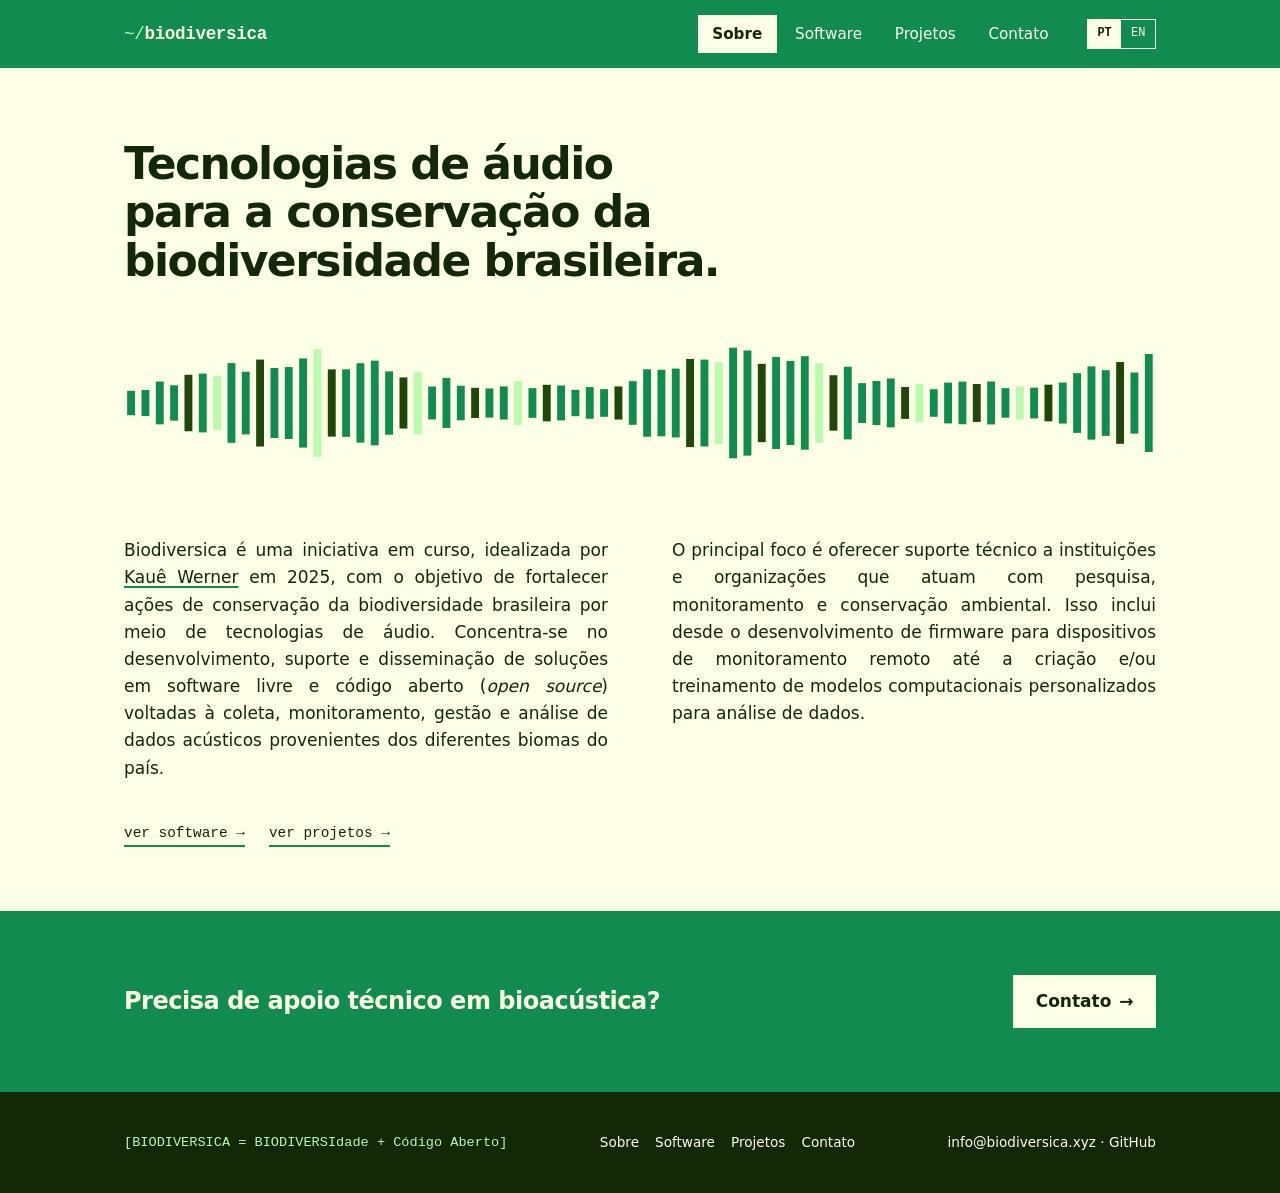
==== commit ec031203: "Sketch B: About text same size and justified Both About paragraphs use the body font size (the first" ====
--- a/index.html
+++ b/index.html
@@ -26,7 +26,7 @@
             </div>
         </section>
         <section class="wrap prose two-col">
-            <p class="big">Biodiversica é uma iniciativa em curso, idealizada por <a href="https://kauewerner.github.io" target="_blank" rel="noopener">Kauê Werner</a> em 2025, com o objetivo de fortalecer ações de
+            <p>Biodiversica é uma iniciativa em curso, idealizada por <a href="https://kauewerner.github.io" target="_blank" rel="noopener">Kauê Werner</a> em 2025, com o objetivo de fortalecer ações de
             conservação da biodiversidade brasileira por meio de tecnologias de áudio. Concentra-se no desenvolvimento,
             suporte e disseminação de soluções em software livre e código aberto (<i>open source</i>) voltadas à coleta, monitoramento, gestão e análise de dados acústicos
             provenientes dos diferentes biomas do país.</p>
--- a/styles.css
+++ b/styles.css
@@ -128,12 +128,11 @@
 
 .two-col {
     display: grid;
-    grid-template-columns: 1.25fr 1fr;
+    grid-template-columns: 1fr 1fr;
     gap: clamp(1.5rem, 5vw, 4rem);
     padding-top: 2.5rem;
 }
-.two-col p { margin: 0; }
-.big { font-size: 1.3rem; line-height: 1.5; letter-spacing: -.01em; }
+.two-col p { margin: 0; text-align: justify; hyphens: auto; -webkit-hyphens: auto; }
 
 .more { display: flex; flex-wrap: wrap; gap: 1.5rem; margin: 2.5rem 0 4rem; font-family: var(--mono); font-size: .9rem; }
 .more a { color: var(--dark); text-decoration: none; border-bottom: 2px solid var(--green); }
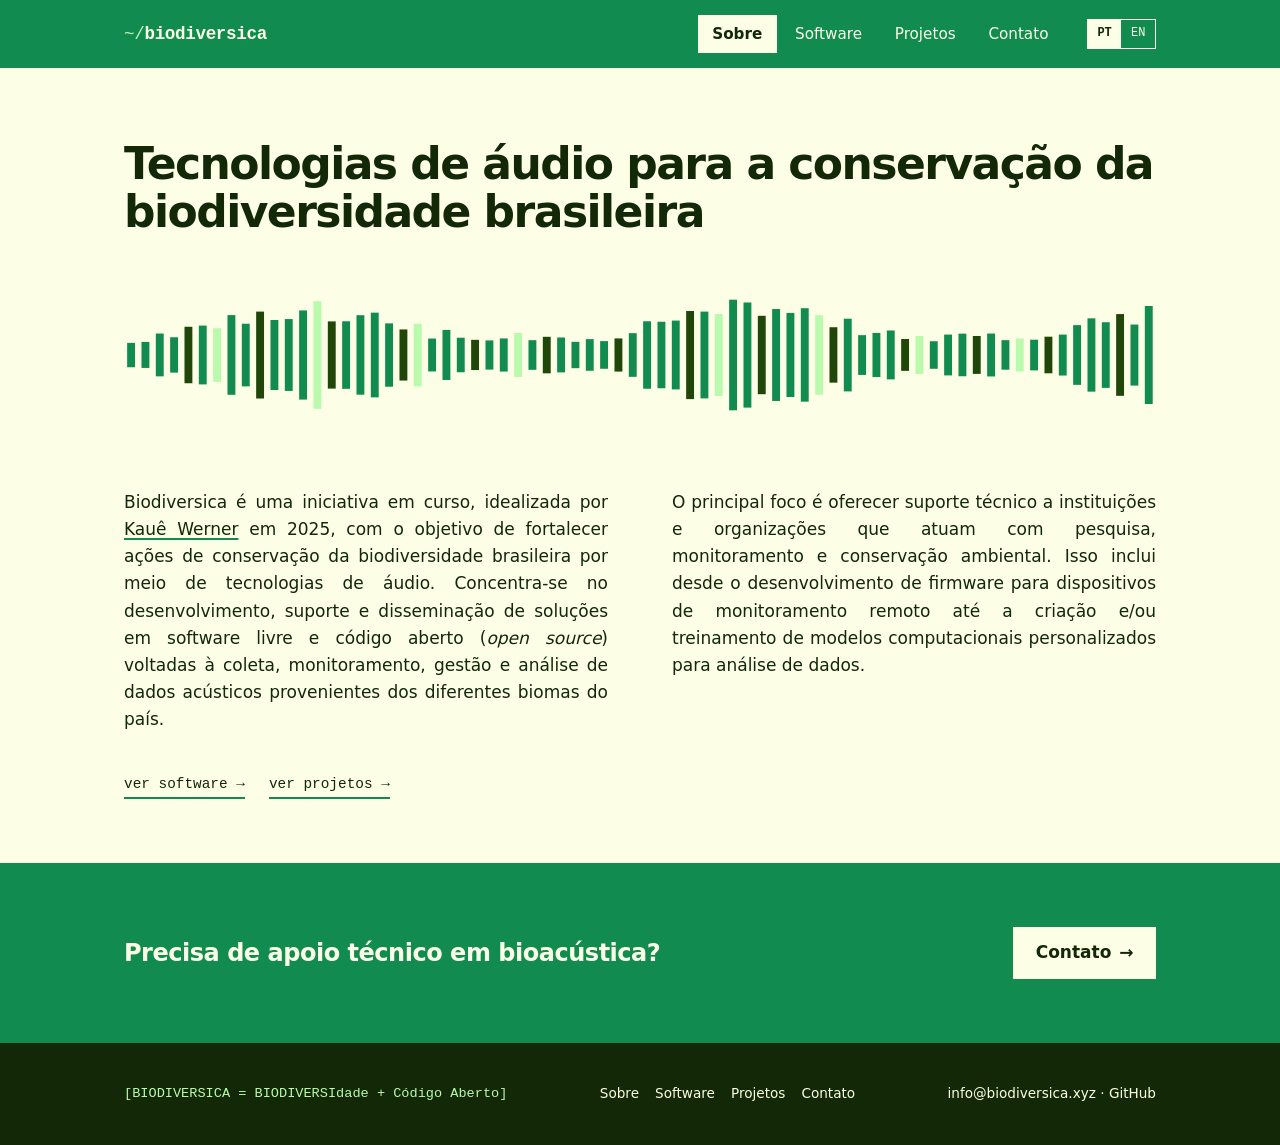
==== commit 7ae97d28: "About title spans both text columns, no trailing period Drop the 24ch max-width (and balanced wrappi" ====
--- a/index.html
+++ b/index.html
@@ -21,7 +21,7 @@
     <main id="main">
         <section class="hero">
             <div class="wrap">
-                <h1>Tecnologias de áudio para a conservação da biodiversidade brasileira.</h1>
+                <h1>Tecnologias de áudio para a conservação da biodiversidade brasileira</h1>
                 <svg class="wave" viewBox="0 0 720 120" preserveAspectRatio="none" aria-hidden="true" focusable="false"><rect x="2.2" y="49.6" width="5.5" height="20.9"/><rect x="12.2" y="48.8" width="5.5" height="22.3"/><rect x="22.2" y="41.6" width="5.5" height="36.7"/><rect x="32.2" y="44.8" width="5.5" height="30.3"/><rect x="42.2" y="35.8" width="5.5" height="48.4"/><rect x="52.2" y="34.8" width="5.5" height="50.4"/><rect x="62.2" y="37.1" width="5.5" height="45.9"/><rect x="72.2" y="25.8" width="5.5" height="68.3"/><rect x="82.2" y="33.2" width="5.5" height="53.7"/><rect x="92.2" y="22.8" width="5.5" height="74.5"/><rect x="102.2" y="30.0" width="5.5" height="60.0"/><rect x="112.2" y="29.2" width="5.5" height="61.6"/><rect x="122.2" y="21.8" width="5.5" height="76.4"/><rect x="132.2" y="13.9" width="5.5" height="92.2"/><rect x="142.2" y="31.2" width="5.5" height="57.6"/><rect x="152.2" y="31.1" width="5.5" height="57.9"/><rect x="162.2" y="25.9" width="5.5" height="68.1"/><rect x="172.2" y="23.7" width="5.5" height="72.6"/><rect x="182.2" y="32.9" width="5.5" height="54.3"/><rect x="192.2" y="38.1" width="5.5" height="43.8"/><rect x="202.2" y="33.2" width="5.5" height="53.7"/><rect x="212.2" y="45.9" width="5.5" height="28.2"/><rect x="222.2" y="38.5" width="5.5" height="42.9"/><rect x="232.2" y="45.2" width="5.5" height="29.6"/><rect x="242.2" y="47.0" width="5.5" height="25.9"/><rect x="252.2" y="47.5" width="5.5" height="25.0"/><rect x="262.2" y="45.8" width="5.5" height="28.4"/><rect x="272.2" y="41.2" width="5.5" height="37.6"/><rect x="282.2" y="47.3" width="5.5" height="25.4"/><rect x="292.2" y="44.4" width="5.5" height="31.3"/><rect x="302.2" y="45.0" width="5.5" height="29.9"/><rect x="312.2" y="48.7" width="5.5" height="22.6"/><rect x="322.2" y="46.4" width="5.5" height="27.1"/><rect x="332.2" y="48.1" width="5.5" height="23.7"/><rect x="342.2" y="45.8" width="5.5" height="28.4"/><rect x="352.2" y="41.3" width="5.5" height="37.4"/><rect x="362.2" y="31.1" width="5.5" height="57.8"/><rect x="372.2" y="31.5" width="5.5" height="57.0"/><rect x="382.2" y="30.5" width="5.5" height="59.0"/><rect x="392.2" y="22.3" width="5.5" height="75.5"/><rect x="402.2" y="22.8" width="5.5" height="74.4"/><rect x="412.2" y="24.9" width="5.5" height="70.3"/><rect x="422.2" y="12.6" width="5.5" height="94.8"/><rect x="432.2" y="15.0" width="5.5" height="90.1"/><rect x="442.2" y="26.4" width="5.5" height="67.2"/><rect x="452.2" y="20.6" width="5.5" height="78.8"/><rect x="462.2" y="23.9" width="5.5" height="72.1"/><rect x="472.2" y="19.9" width="5.5" height="80.1"/><rect x="482.2" y="26.0" width="5.5" height="68.0"/><rect x="492.2" y="36.2" width="5.5" height="47.5"/><rect x="502.2" y="28.9" width="5.5" height="62.3"/><rect x="512.2" y="43.0" width="5.5" height="34.1"/><rect x="522.2" y="41.1" width="5.5" height="37.8"/><rect x="532.2" y="39.0" width="5.5" height="41.9"/><rect x="542.2" y="46.3" width="5.5" height="27.3"/><rect x="552.2" y="43.7" width="5.5" height="32.7"/><rect x="562.2" y="48.2" width="5.5" height="23.6"/><rect x="572.2" y="42.5" width="5.5" height="35.0"/><rect x="582.2" y="41.7" width="5.5" height="36.5"/><rect x="592.2" y="43.7" width="5.5" height="32.5"/><rect x="602.2" y="41.6" width="5.5" height="36.8"/><rect x="612.2" y="47.3" width="5.5" height="25.3"/><rect x="622.2" y="45.8" width="5.5" height="28.4"/><rect x="632.2" y="46.9" width="5.5" height="26.3"/><rect x="642.2" y="44.3" width="5.5" height="31.4"/><rect x="652.2" y="42.5" width="5.5" height="35.1"/><rect x="662.2" y="34.4" width="5.5" height="51.2"/><rect x="672.2" y="28.6" width="5.5" height="62.8"/><rect x="682.2" y="31.9" width="5.5" height="56.3"/><rect x="692.2" y="24.9" width="5.5" height="70.1"/><rect x="702.2" y="33.9" width="5.5" height="52.3"/><rect x="712.2" y="18.0" width="5.5" height="84.0"/></svg>
             </div>
         </section>
--- a/styles.css
+++ b/styles.css
@@ -96,8 +96,6 @@
     letter-spacing: -.035em;
     font-weight: 700;
     margin: 0;
-    max-width: 24ch;
-    text-wrap: balance;
 }
 
 .wave { display: block; width: 100%; height: clamp(80px, 14vw, 140px); margin-top: 3rem; }
@@ -173,7 +171,7 @@
 .card h2 a { color: var(--cream); text-decoration: none; }
 .card h2 a:hover { color: var(--mint); }
 .card .tags { margin-bottom: 1rem; }
-.card p { margin: 0 0 1rem; color: var(--cream); font-size: .97rem; }
+.card p { margin: 0 0 1rem; color: var(--cream); font-size: .97rem; text-align: justify; hyphens: auto; -webkit-hyphens: auto; }
 .card p a { color: var(--mint); font-weight: 600; text-decoration-color: var(--green); text-decoration-thickness: 2px; text-underline-offset: 3px; }
 .card p a:hover { background: var(--green); color: var(--cream); }
 .card-foot { margin-top: auto !important; padding-top: .5rem; }
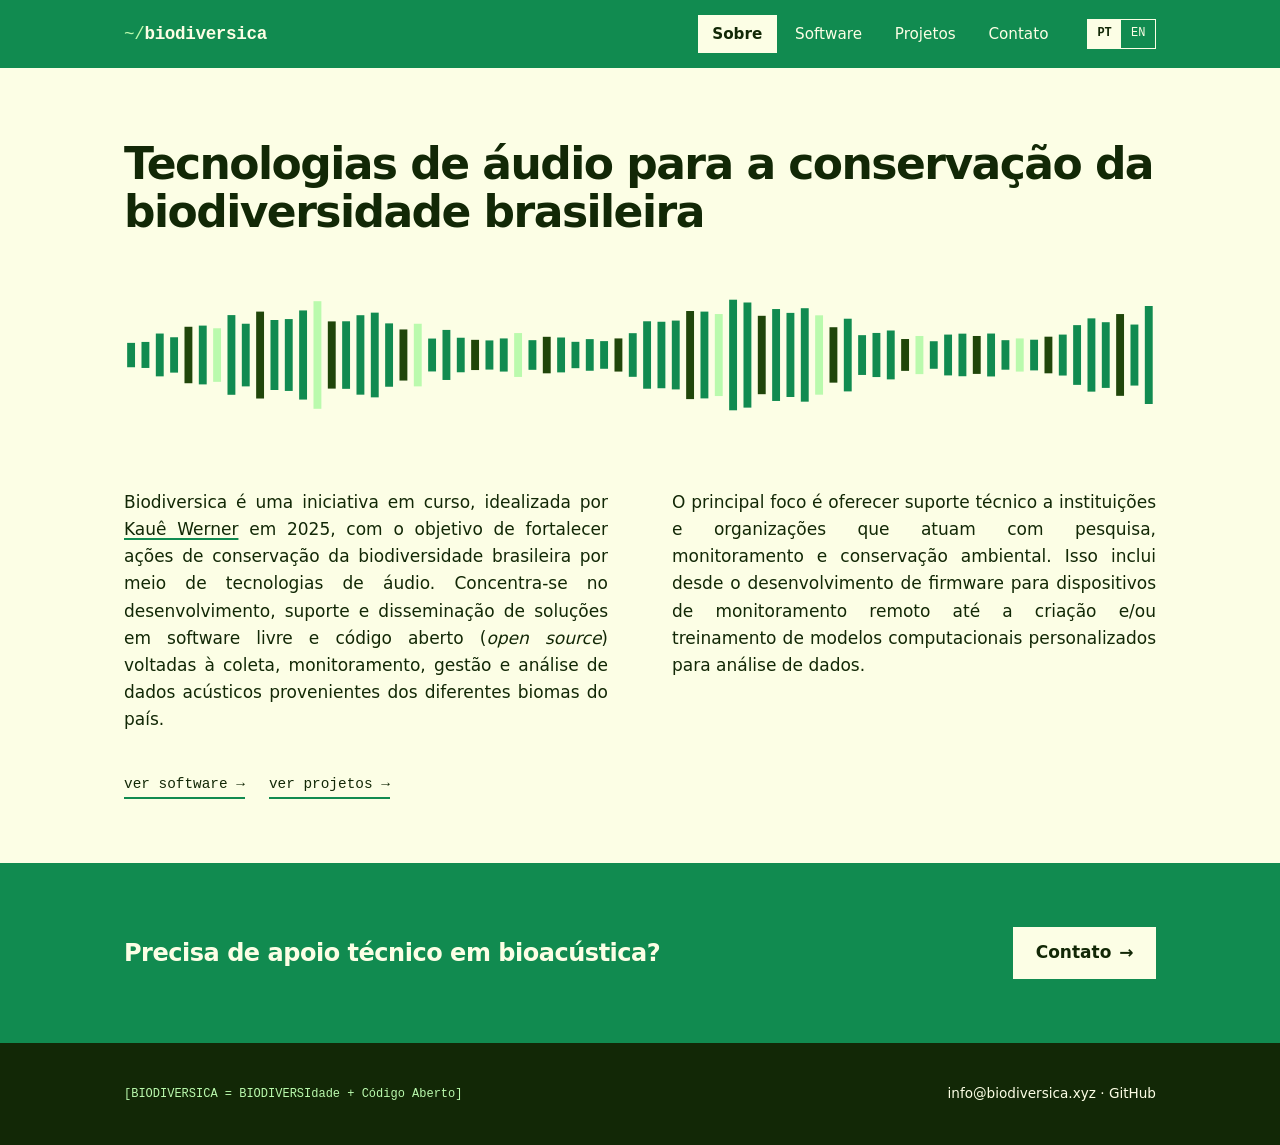
==== commit 34cbb655: "Drop footer nav links; keep the formula in pt-BR on all pages, smaller Co-Authored-By: Claude Opus 5" ====
--- a/index.html
+++ b/index.html
@@ -48,7 +48,6 @@
     <footer class="site-footer">
         <div class="wrap footer-inner">
             <p class="formula">[BIODIVERSICA = BIODIVERSIdade + Código Aberto]</p>
-            <nav aria-label="footer"><a href="index.html">Sobre</a> <a href="software.html">Software</a> <a href="projects.html">Projetos</a> <a href="contact.html">Contato</a></nav>
             <p><a href="mailto:info@biodiversica.xyz">info@biodiversica.xyz</a> · <a href="https://github.com/biodiversica" target="_blank" rel="noopener">GitHub</a></p>
         </div>
     </footer>
--- a/styles.css
+++ b/styles.css
@@ -192,6 +192,7 @@
     font-weight: 400 !important;
 }
 .pill:hover { background: var(--cream); }
+.pill + .pill { margin-left: .4rem; }
 
 .to-top { font-family: var(--mono); font-size: .85rem; padding-bottom: 3rem; }
 .to-top a { color: var(--muted); }
@@ -199,7 +200,7 @@
 /* ---------- contact ---------- */
 
 .contact-body { padding-top: 2rem; padding-bottom: 4rem; }
-.contact-body .lead { margin-top: 0; }
+.contact-body .lead { margin-top: 0; max-width: none; text-align: justify; hyphens: auto; -webkit-hyphens: auto; }
 .mail { font-size: 1.25rem; font-weight: 700; letter-spacing: -.01em; margin: 1.5rem 0 0; }
 .mail a { color: var(--dark); text-decoration: none; background: linear-gradient(var(--mint), var(--mint)) 0 88% / 100% .25em no-repeat; }
 .mail a:hover { background-size: 100% 100%; }
@@ -229,8 +230,7 @@
 .site-footer { background: var(--dark); color: var(--cream); font-size: .85rem; padding: 2.5rem 0; }
 .footer-inner { display: flex; flex-wrap: wrap; justify-content: space-between; gap: 1rem 2rem; align-items: center; }
 .footer-inner p { margin: 0; }
-.formula { font-family: var(--mono); color: var(--mint); }
-.site-footer nav { display: flex; gap: 1rem; }
+.formula { font-family: var(--mono); font-size: .75rem; color: var(--mint); }
 .site-footer a { color: var(--cream); text-decoration: none; }
 .site-footer a:hover { color: var(--mint); }
 
